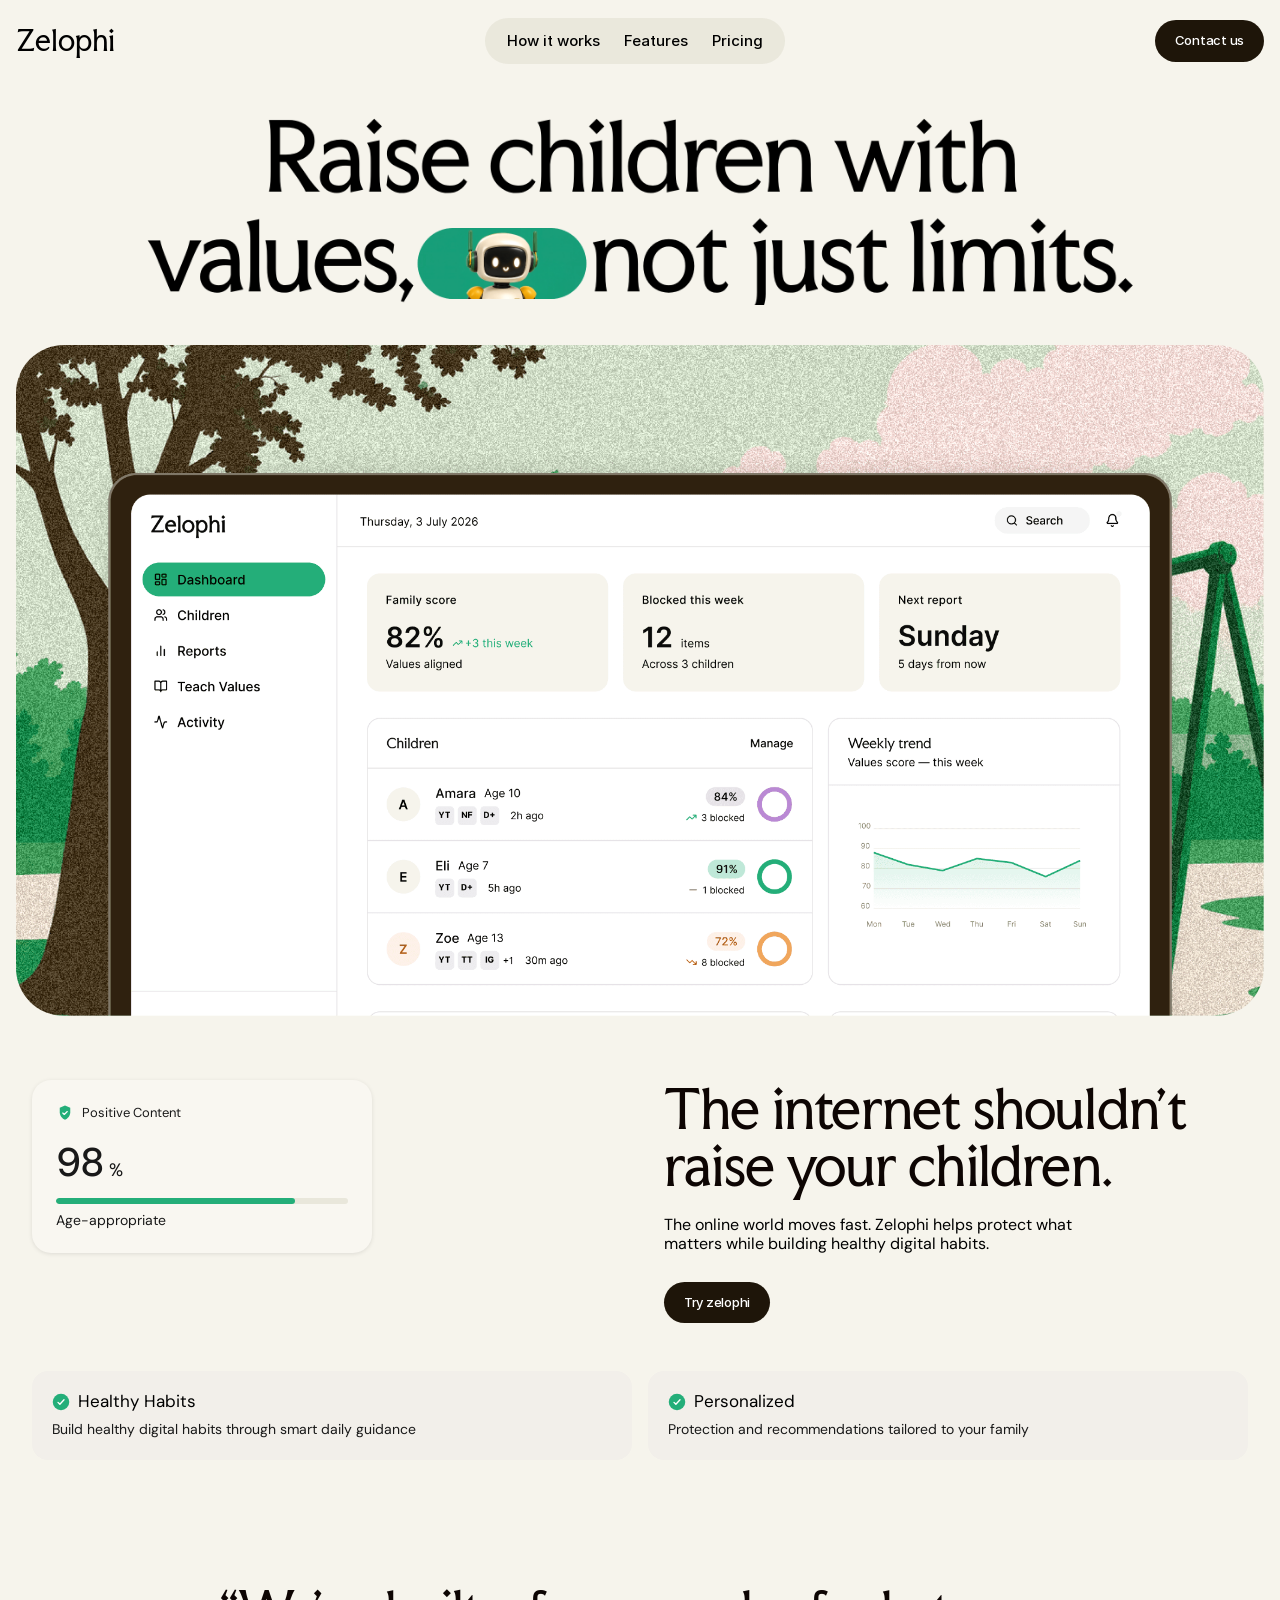
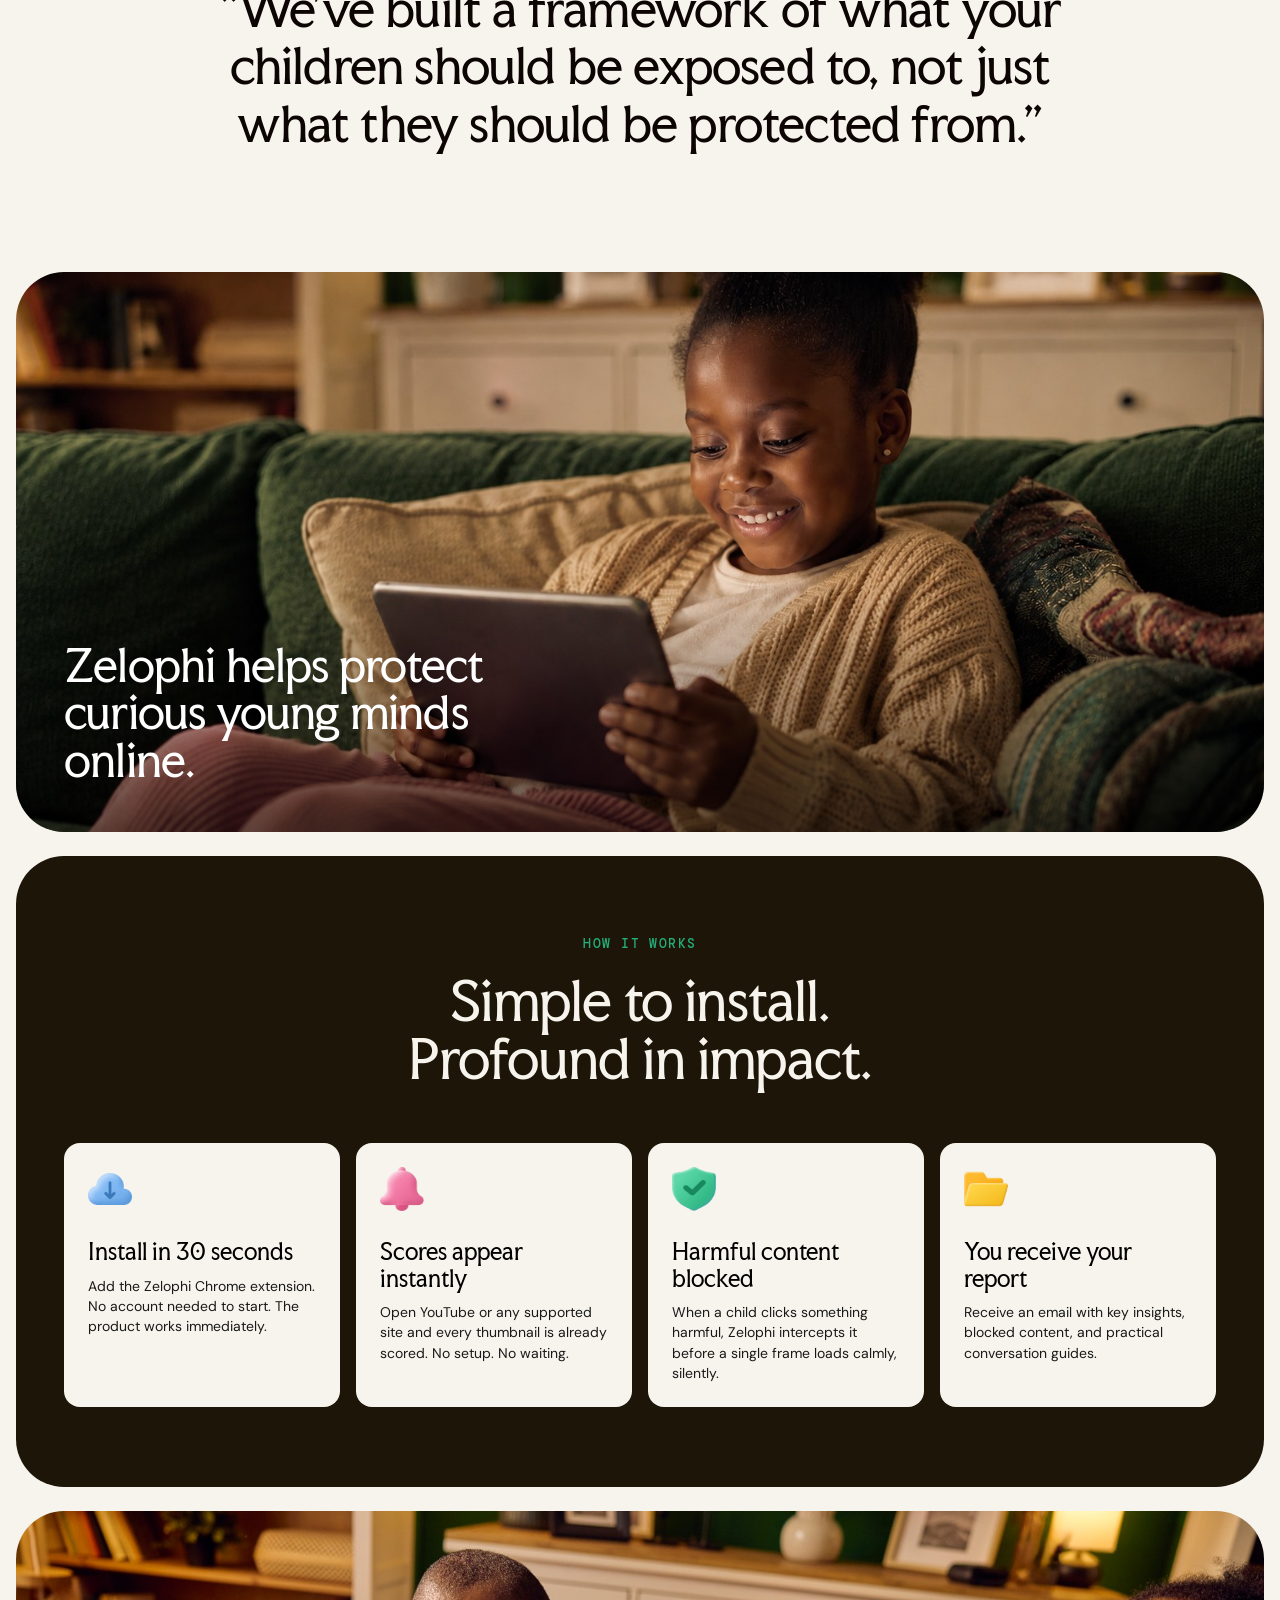
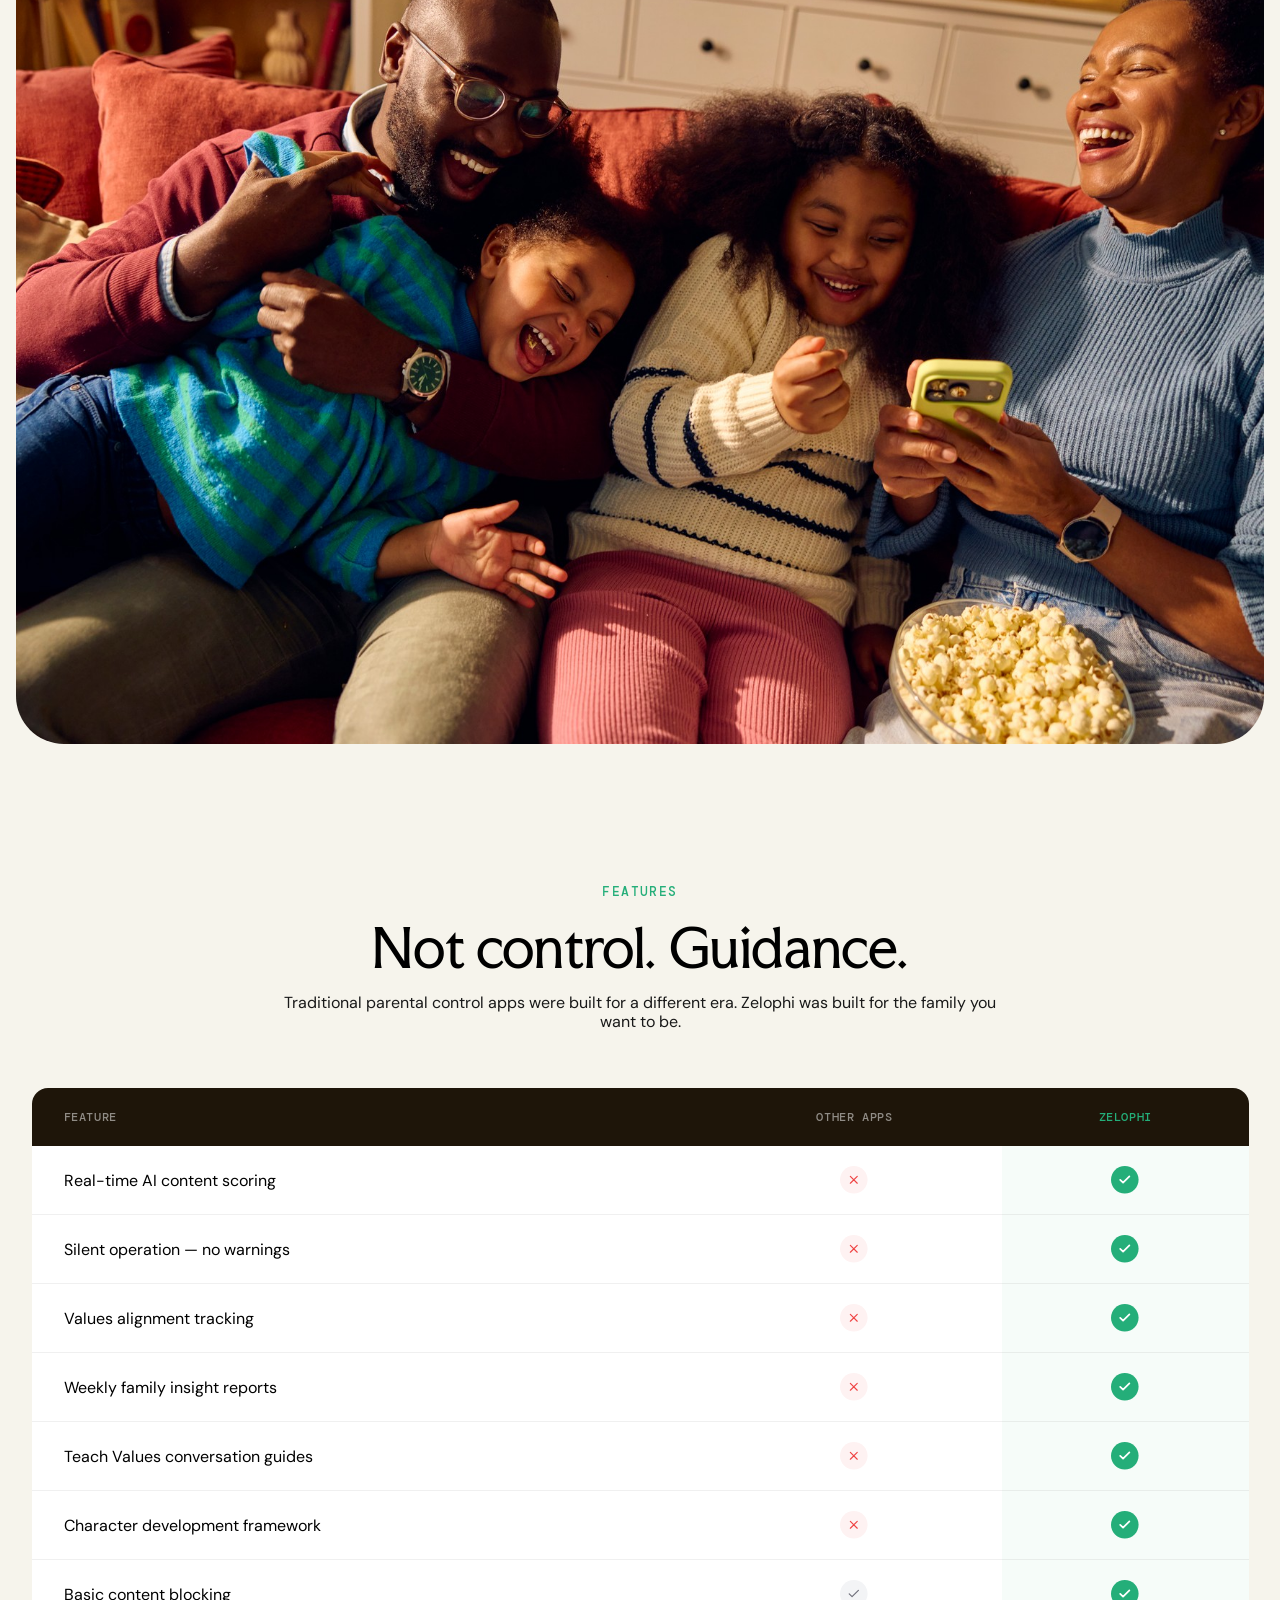
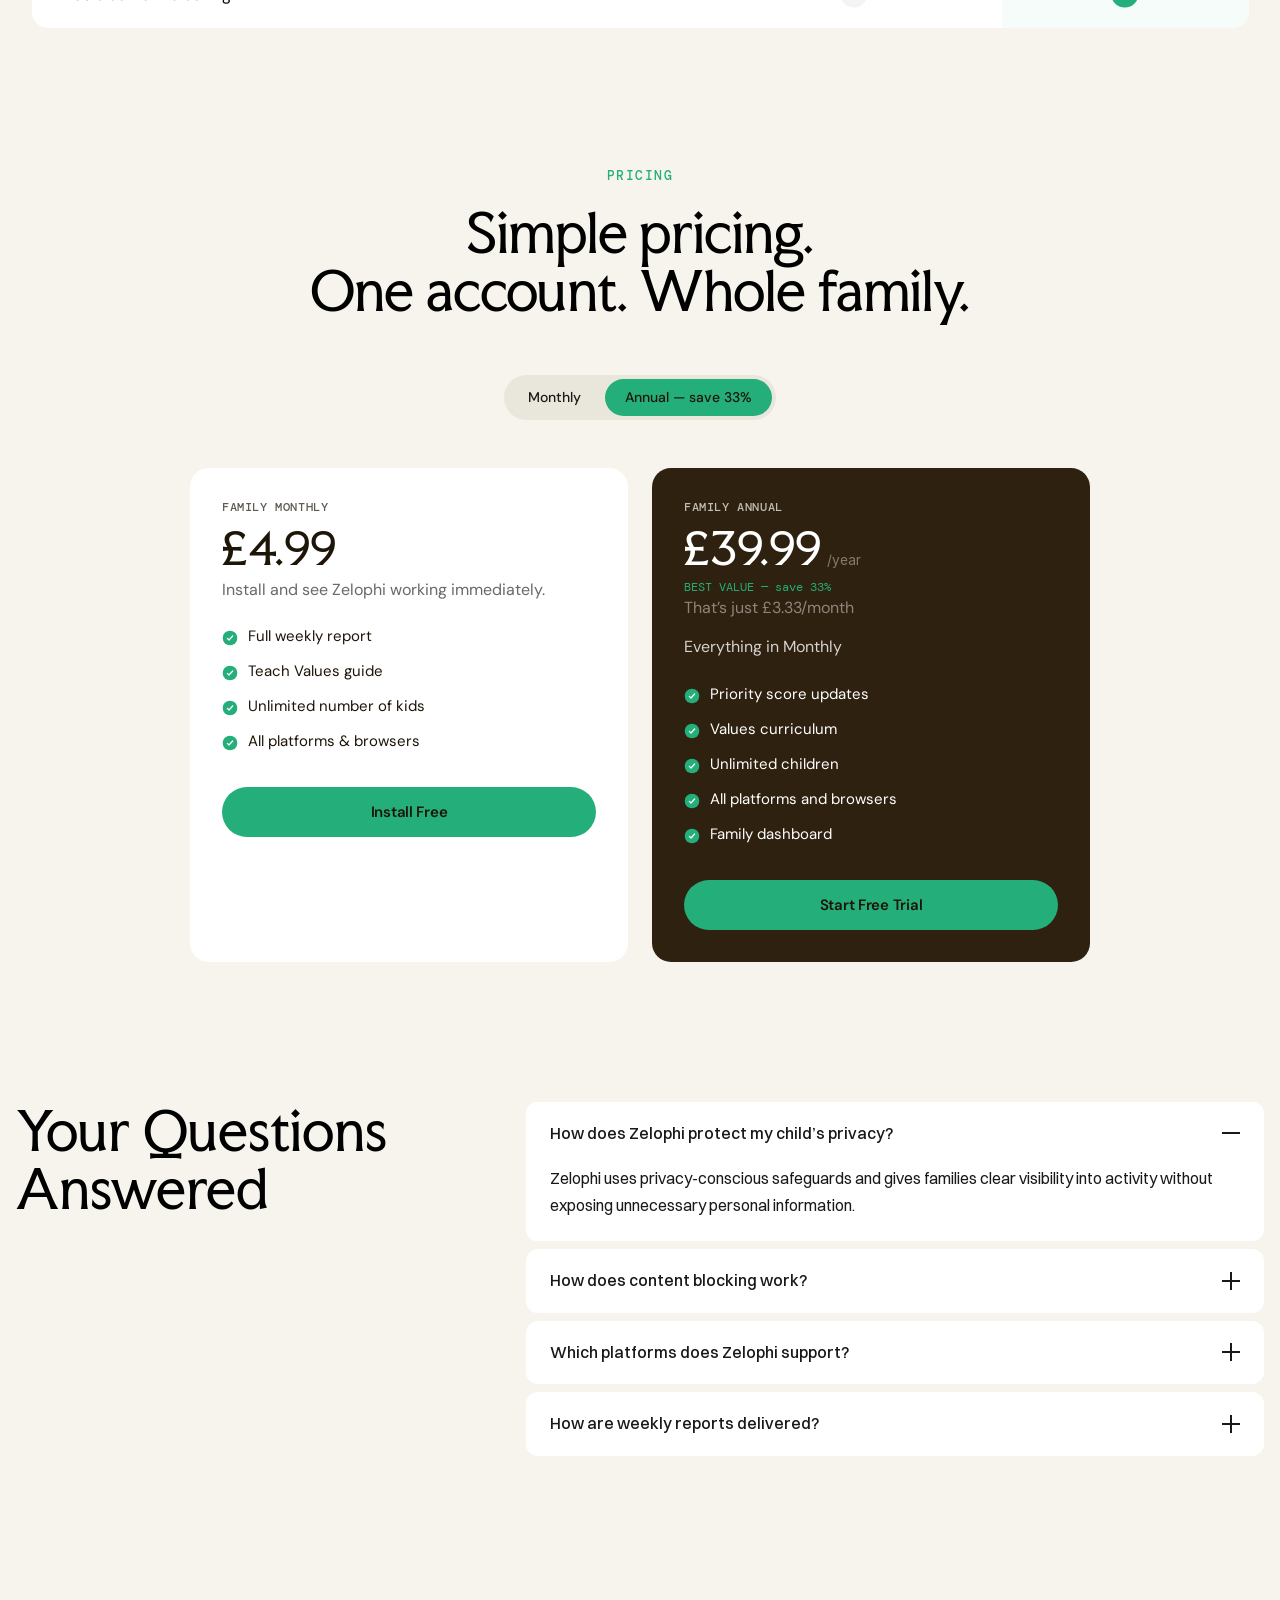
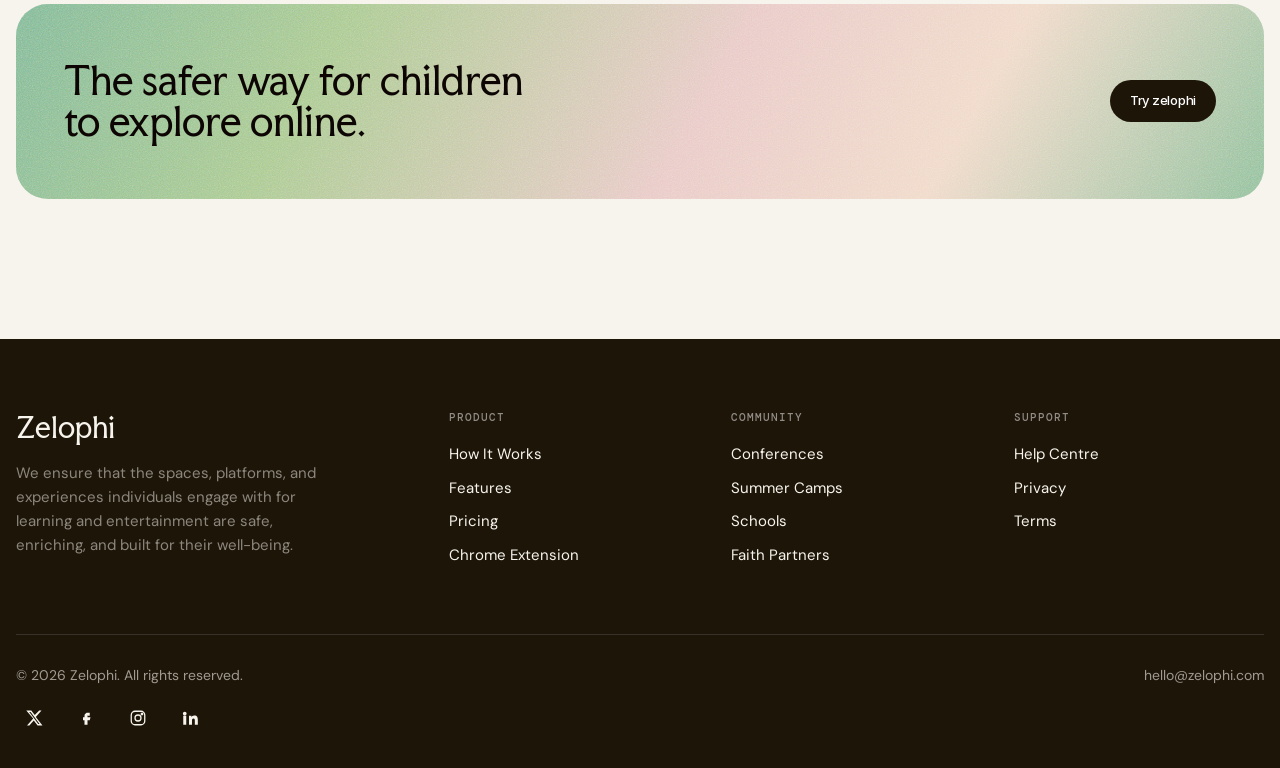
==== index.html @ 09956e80 "Add Zelophi site clone with full design-system research Pixel-faithful, responsive HTML/CSS/JS clone" ====
<!doctype html>
<html lang="en">
<head>
<meta charset="utf-8">
<meta name="viewport" content="width=device-width, initial-scale=1">
<title>Zelophi</title>
<meta name="description" content="Making digital parenting easier.">
<link rel="icon" href="assets/images/Ye9JziiYfLJmm2CBOEYzfCApOD0.png">
<link rel="stylesheet" href="css/fonts.css">
<link rel="stylesheet" href="css/styles.css">
</head>
<body>

<header class="site-header">
  <div class="site-header__inner">
    <a href="index.html" class="logo">Zelophi</a>
    <nav class="nav-pill">
      <a href="#how-it-works">How it works</a>
      <a href="#FEATURES">Features</a>
      <a href="#Pricing">Pricing</a>
    </nav>
    <a href="contact.html" class="btn btn--dark header-cta">Contact us</a>
    <button class="hamburger" aria-label="Open menu" aria-expanded="false">
      <svg viewBox="0 0 24 24" fill="none" stroke="currentColor" stroke-width="2" stroke-linecap="round"><line x1="3" y1="7" x2="21" y2="7"/><line x1="3" y1="12" x2="21" y2="12"/><line x1="3" y1="17" x2="21" y2="17"/></svg>
    </button>
  </div>
  <nav class="mobile-nav container">
    <a href="#how-it-works">How it works</a>
    <a href="#FEATURES">Features</a>
    <a href="#Pricing">Pricing</a>
    <a href="contact.html" class="btn btn--green btn--block">Contact us&#8599;</a>
  </nav>
</header>

<main>

  <!-- HERO -->
  <section class="hero">
    <img class="hero__headline reveal-scale" src="assets/images/5Hz2NeVSn4NVNjMa4mvQ8OAxRxc.gif" alt="Raise children with values, not just limits." width="1387" height="230">
    <img class="hero__headline-mobile reveal-scale" src="assets/images/6jMNYCJTyor5GnSEt9WBh9g0qc.gif" alt="Raise children with values, not just limits." width="401" height="168">

    <div class="hero__visual-wrap reveal">
      <div class="hero__visual">
        <img src="assets/images/P6MhhPb6WOwVdYxcbDdrdhkN9X4.png" alt="Zelophi dashboard showing family score, blocked content this week, and weekly values trend">
      </div>
    </div>

    <div class="hero__body">
      <div class="stat-card reveal">
        <div class="stat-card__badge">
          <svg width="18" height="18" viewBox="0 0 24 24" fill="none"><path d="M12 2l7 3v6c0 5-3.5 8.5-7 10-3.5-1.5-7-5-7-10V5l7-3z" fill="#24AE79"/><path d="M9 12l2 2 4-4" stroke="#fff" stroke-width="1.5" stroke-linecap="round" stroke-linejoin="round"/></svg>
          Positive Content
        </div>
        <div class="stat-card__value">98<span>%</span></div>
        <div class="stat-card__bar"><i></i></div>
        <div class="stat-card__label">Age-appropriate</div>
      </div>

      <div class="hero__copy reveal">
        <h2>The internet shouldn't raise your children.</h2>
        <p>The online world moves fast. Zelophi helps protect what matters while building healthy digital habits.</p>
        <a href="contact.html" class="btn btn--dark">Try zelophi</a>
      </div>
    </div>

    <div class="feature-mini-row">
      <div class="feature-mini reveal">
        <div class="feature-mini__title">
          <svg viewBox="0 0 24 24" fill="none"><circle cx="12" cy="12" r="11" fill="#24AE79"/><path d="M8 12.5l2.5 2.5L16 9" stroke="#fff" stroke-width="1.8" stroke-linecap="round" stroke-linejoin="round"/></svg>
          Healthy Habits
        </div>
        <p>Build healthy digital habits through smart daily guidance</p>
      </div>
      <div class="feature-mini reveal">
        <div class="feature-mini__title">
          <svg viewBox="0 0 24 24" fill="none"><circle cx="12" cy="12" r="11" fill="#24AE79"/><path d="M8 12.5l2.5 2.5L16 9" stroke="#fff" stroke-width="1.8" stroke-linecap="round" stroke-linejoin="round"/></svg>
          Personalized
        </div>
        <p>Protection and recommendations tailored to your family</p>
      </div>
    </div>
  </section>

  <!-- QUOTE -->
  <section class="quote reveal">
    <p>&ldquo;We&rsquo;ve built a framework of what your children should be exposed to, not just what they should be protected from.&rdquo;</p>
  </section>

  <!-- PHOTO OVERLAY -->
  <section class="photo-overlay reveal">
    <div class="photo-overlay__frame">
      <img src="assets/images/CeIgaekHgAC8KlB1gPp0skYMw.jpg" alt="Child relaxing on a sofa using a tablet">
      <h2>Zelophi helps protect curious young minds online.</h2>
    </div>
  </section>

  <!-- HOW IT WORKS -->
  <section class="dark-panel" id="how-it-works">
    <div class="dark-panel__inner reveal">
      <span class="eyebrow">How it works</span>
      <h2>Simple to install.<br>Profound in impact.</h2>
      <div class="how-grid">
        <div class="how-card">
          <img src="assets/images/FCyWThHI0rWb04H2pKu3GCefxZg.png" alt="">
          <h3>Install in 30 seconds</h3>
          <p>Add the Zelophi Chrome extension. No account needed to start. The product works immediately.</p>
        </div>
        <div class="how-card">
          <img src="assets/images/VOrXQxGQqewdvqF4Ghn8FaeL2A.png" alt="">
          <h3>Scores appear instantly</h3>
          <p>Open YouTube or any supported site and every thumbnail is already scored. No setup. No waiting.</p>
        </div>
        <div class="how-card">
          <img src="assets/images/vncpkvJQxmAlvaaQUrUonHCfNac.png" alt="">
          <h3>Harmful content blocked</h3>
          <p>When a child clicks something harmful, Zelophi intercepts it before a single frame loads calmly, silently.</p>
        </div>
        <div class="how-card">
          <img src="assets/images/0ULNY1LLI9tjr22OoiBGrGqqAcM.png" alt="">
          <h3>You receive your report</h3>
          <p>Receive an email with key insights, blocked content, and practical conversation guides.</p>
        </div>
      </div>
    </div>
  </section>

  <!-- FULL BLEED FAMILY PHOTO -->
  <div class="photo-band reveal">
    <img src="assets/images/IOCOPXibMLFhGrF0yVeofRGcs.jpg" alt="A family laughing together on the sofa">
  </div>

  <!-- FEATURES -->
  <section class="features-section" id="FEATURES">
    <div class="section-head reveal">
      <span class="eyebrow">Features</span>
      <h2>Not control. Guidance.</h2>
      <p>Traditional parental control apps were built for a different era. Zelophi was built for the family you want to be.</p>
    </div>
    <div class="table-wrap reveal">
      <table class="compare-table">
        <thead>
          <tr>
            <th>Feature</th>
            <th class="col-center">Other Apps</th>
            <th class="col-center">Zelophi</th>
          </tr>
        </thead>
        <tbody>
          <tr>
            <td>Real-time AI content scoring</td>
            <td class="col-center"><img class="check-icon" src="assets/images/ONuHK4Fpks9Pda7XhKL9gOOKog.svg" alt="No"></td>
            <td class="col-center zelophi-col"><img class="check-icon" src="assets/images/SRQT3q4Df0P5GAQwU6nX6ki1TI.svg" alt="Yes"></td>
          </tr>
          <tr>
            <td>Silent operation — no warnings</td>
            <td class="col-center"><img class="check-icon" src="assets/images/ONuHK4Fpks9Pda7XhKL9gOOKog.svg" alt="No"></td>
            <td class="col-center zelophi-col"><img class="check-icon" src="assets/images/SRQT3q4Df0P5GAQwU6nX6ki1TI.svg" alt="Yes"></td>
          </tr>
          <tr>
            <td>Values alignment tracking</td>
            <td class="col-center"><img class="check-icon" src="assets/images/ONuHK4Fpks9Pda7XhKL9gOOKog.svg" alt="No"></td>
            <td class="col-center zelophi-col"><img class="check-icon" src="assets/images/SRQT3q4Df0P5GAQwU6nX6ki1TI.svg" alt="Yes"></td>
          </tr>
          <tr>
            <td>Weekly family insight reports</td>
            <td class="col-center"><img class="check-icon" src="assets/images/ONuHK4Fpks9Pda7XhKL9gOOKog.svg" alt="No"></td>
            <td class="col-center zelophi-col"><img class="check-icon" src="assets/images/SRQT3q4Df0P5GAQwU6nX6ki1TI.svg" alt="Yes"></td>
          </tr>
          <tr>
            <td>Teach Values conversation guides</td>
            <td class="col-center"><img class="check-icon" src="assets/images/ONuHK4Fpks9Pda7XhKL9gOOKog.svg" alt="No"></td>
            <td class="col-center zelophi-col"><img class="check-icon" src="assets/images/SRQT3q4Df0P5GAQwU6nX6ki1TI.svg" alt="Yes"></td>
          </tr>
          <tr>
            <td>Character development framework</td>
            <td class="col-center"><img class="check-icon" src="assets/images/ONuHK4Fpks9Pda7XhKL9gOOKog.svg" alt="No"></td>
            <td class="col-center zelophi-col"><img class="check-icon" src="assets/images/SRQT3q4Df0P5GAQwU6nX6ki1TI.svg" alt="Yes"></td>
          </tr>
          <tr>
            <td>Basic content blocking</td>
            <td class="col-center"><img class="check-icon" src="assets/images/P6wqWrnljUSZOuEVQ9WG5H7S71k.svg" alt="Yes"></td>
            <td class="col-center zelophi-col"><img class="check-icon" src="assets/images/SRQT3q4Df0P5GAQwU6nX6ki1TI.svg" alt="Yes"></td>
          </tr>
        </tbody>
      </table>
    </div>
  </section>

  <!-- PRICING -->
  <section class="pricing-section" id="Pricing">
    <div class="section-head reveal">
      <span class="eyebrow">Pricing</span>
      <h2>Simple pricing.<br>One account. Whole family.</h2>
    </div>
    <div class="pricing-toggle reveal">
      <div class="pricing-toggle__track">
        <button data-plan="monthly">Monthly</button>
        <button data-plan="annual" class="is-active">Annual — save 33%</button>
      </div>
    </div>
    <div class="pricing-cards reveal">
      <div class="price-card price-card--light" data-plan="monthly">
        <span class="price-card__plan">Family Monthly</span>
        <div class="price-card__price">&pound;4.99</div>
        <p class="price-card__desc">Install and see Zelophi working immediately.</p>
        <ul class="price-card__list">
          <li><svg width="16" height="16" viewBox="0 0 24 24" fill="none"><circle cx="12" cy="12" r="11" fill="#24AE79"/><path d="M8 12.5l2.5 2.5L16 9" stroke="#fff" stroke-width="1.8" stroke-linecap="round" stroke-linejoin="round"/></svg> Full weekly report</li>
          <li><svg width="16" height="16" viewBox="0 0 24 24" fill="none"><circle cx="12" cy="12" r="11" fill="#24AE79"/><path d="M8 12.5l2.5 2.5L16 9" stroke="#fff" stroke-width="1.8" stroke-linecap="round" stroke-linejoin="round"/></svg> Teach Values guide</li>
          <li><svg width="16" height="16" viewBox="0 0 24 24" fill="none"><circle cx="12" cy="12" r="11" fill="#24AE79"/><path d="M8 12.5l2.5 2.5L16 9" stroke="#fff" stroke-width="1.8" stroke-linecap="round" stroke-linejoin="round"/></svg> Unlimited number of kids</li>
          <li><svg width="16" height="16" viewBox="0 0 24 24" fill="none"><circle cx="12" cy="12" r="11" fill="#24AE79"/><path d="M8 12.5l2.5 2.5L16 9" stroke="#fff" stroke-width="1.8" stroke-linecap="round" stroke-linejoin="round"/></svg> All platforms &amp; browsers</li>
        </ul>
        <a href="contact.html" class="btn btn--green-lg btn--block">Install Free</a>
      </div>
      <div class="price-card price-card--dark" data-plan="annual">
        <span class="price-card__plan">Family Annual</span>
        <div class="price-card__price">&pound;39.99<small>/year</small></div>
        <span class="price-card__badge">BEST VALUE — save 33%</span>
        <p class="price-card__note">That&rsquo;s just &pound;3.33/month</p>
        <p class="price-card__desc">Everything in Monthly</p>
        <ul class="price-card__list">
          <li><svg width="16" height="16" viewBox="0 0 24 24" fill="none"><circle cx="12" cy="12" r="11" fill="#24AE79"/><path d="M8 12.5l2.5 2.5L16 9" stroke="#fff" stroke-width="1.8" stroke-linecap="round" stroke-linejoin="round"/></svg> Priority score updates</li>
          <li><svg width="16" height="16" viewBox="0 0 24 24" fill="none"><circle cx="12" cy="12" r="11" fill="#24AE79"/><path d="M8 12.5l2.5 2.5L16 9" stroke="#fff" stroke-width="1.8" stroke-linecap="round" stroke-linejoin="round"/></svg> Values curriculum</li>
          <li><svg width="16" height="16" viewBox="0 0 24 24" fill="none"><circle cx="12" cy="12" r="11" fill="#24AE79"/><path d="M8 12.5l2.5 2.5L16 9" stroke="#fff" stroke-width="1.8" stroke-linecap="round" stroke-linejoin="round"/></svg> Unlimited children</li>
          <li><svg width="16" height="16" viewBox="0 0 24 24" fill="none"><circle cx="12" cy="12" r="11" fill="#24AE79"/><path d="M8 12.5l2.5 2.5L16 9" stroke="#fff" stroke-width="1.8" stroke-linecap="round" stroke-linejoin="round"/></svg> All platforms and browsers</li>
          <li><svg width="16" height="16" viewBox="0 0 24 24" fill="none"><circle cx="12" cy="12" r="11" fill="#24AE79"/><path d="M8 12.5l2.5 2.5L16 9" stroke="#fff" stroke-width="1.8" stroke-linecap="round" stroke-linejoin="round"/></svg> Family dashboard</li>
        </ul>
        <a href="contact.html" class="btn btn--green-lg btn--block">Start Free Trial</a>
      </div>
    </div>
  </section>

  <!-- FAQ -->
  <section class="faq-section">
    <div class="faq-layout">
      <h2 class="reveal">Your Questions Answered</h2>
      <div class="faq-list reveal">
        <div class="faq-item is-open">
          <button class="faq-item__q"><span>How does Zelophi protect my child&rsquo;s privacy?</span><span class="faq-item__icon"></span></button>
          <div class="faq-item__a"><p>Zelophi uses privacy-conscious safeguards and gives families clear visibility into activity without exposing unnecessary personal information.</p></div>
        </div>
        <div class="faq-item">
          <button class="faq-item__q"><span>How does content blocking work?</span><span class="faq-item__icon"></span></button>
          <div class="faq-item__a"><p>Potentially harmful content is identified and interrupted before it loads, while parents receive useful context for a calm follow-up conversation.</p></div>
        </div>
        <div class="faq-item">
          <button class="faq-item__q"><span>Which platforms does Zelophi support?</span><span class="faq-item__icon"></span></button>
          <div class="faq-item__a"><p>Zelophi is designed for supported browsers and online platforms used by families. The latest compatibility details are available during installation.</p></div>
        </div>
        <div class="faq-item">
          <button class="faq-item__q"><span>How are weekly reports delivered?</span><span class="faq-item__icon"></span></button>
          <div class="faq-item__a"><p>A concise family report is delivered by email each week, summarising activity, blocked content, and useful conversation prompts.</p></div>
        </div>
      </div>
    </div>
  </section>

  <!-- FINAL CTA -->
  <div class="cta-band reveal">
    <div class="cta-band__inner">
      <h2>The safer way for children to explore online.</h2>
      <a href="contact.html" class="btn btn--dark">Try zelophi</a>
    </div>
  </div>

</main>

<footer class="site-footer">
  <div class="footer-top">
    <div class="footer-brand">
      <div class="logo">Zelophi</div>
      <p>We ensure that the spaces, platforms, and experiences individuals engage with for learning and entertainment are safe, enriching, and built for their well-being.</p>
    </div>
    <div class="footer-col">
      <h4>Product</h4>
      <ul>
        <li><a href="index.html#how-it-works">How It Works</a></li>
        <li><a href="index.html#FEATURES">Features</a></li>
        <li><a href="index.html#Pricing">Pricing</a></li>
        <li><a href="#">Chrome Extension</a></li>
      </ul>
    </div>
    <div class="footer-col">
      <h4>Community</h4>
      <ul>
        <li><a href="#">Conferences</a></li>
        <li><a href="#">Summer Camps</a></li>
        <li><a href="#">Schools</a></li>
        <li><a href="#">Faith Partners</a></li>
      </ul>
    </div>
    <div class="footer-col">
      <h4>Support</h4>
      <ul>
        <li><a href="#">Help Centre</a></li>
        <li><a href="#">Privacy</a></li>
        <li><a href="#">Terms</a></li>
      </ul>
    </div>
  </div>
  <div class="footer-bottom">
    <p>&copy; 2026 Zelophi. All rights reserved.</p>
    <p><a href="mailto:hello@zelophi.com">hello@zelophi.com</a></p>
    <div class="footer-social">
      <a href="#" aria-label="X"><svg width="18" height="18" viewBox="0 0 24 24" fill="currentColor"><path d="M18.9 2H22l-7.6 8.7L23.3 22H16.8l-5.1-6.7L5.8 22H2.7l8.2-9.3L1.7 2h6.7l4.6 6.1L18.9 2Zm-1.2 18h1.7L7.4 3.9H5.6L17.7 20Z"/></svg></a>
      <a href="#" aria-label="Facebook"><svg width="18" height="18" viewBox="0 0 24 24" fill="currentColor"><path d="M14 9h3V5h-3c-2.2 0-4 1.8-4 4v2H8v4h2v6h4v-6h3l1-4h-4V9c0-.6.4-1 1-1Z"/></svg></a>
      <a href="#" aria-label="Instagram"><svg width="18" height="18" viewBox="0 0 24 24" fill="none" stroke="currentColor" stroke-width="1.7"><rect x="3" y="3" width="18" height="18" rx="5"/><circle cx="12" cy="12" r="4"/><circle cx="17.3" cy="6.7" r="1"/></svg></a>
      <a href="#" aria-label="LinkedIn"><svg width="18" height="18" viewBox="0 0 24 24" fill="currentColor"><path d="M4.98 3.5a2.5 2.5 0 1 1 0 5 2.5 2.5 0 0 1 0-5ZM3 9h4v12H3V9Zm7 0h3.8v1.7h.05c.53-1 1.84-2.05 3.8-2.05 4.06 0 4.8 2.67 4.8 6.14V21h-4v-5.3c0-1.26-.02-2.9-1.77-2.9-1.77 0-2.04 1.38-2.04 2.8V21h-4V9Z"/></svg></a>
    </div>
  </div>
</footer>

<script src="js/main.js"></script>
</body>
</html>
---- css/fonts.css ----
@font-face {
  font-family: "DM Sans";
  font-style: italic;
  font-weight: 400;
  font-display: swap;
  src: url("../assets/fonts/DMSans-400Italic.woff2") format("woff2");
  unicode-range: U+0100-02BA, U+02BD-02C5, U+02C7-02CC, U+02CE-02D7, U+02DD-02FF, U+0304, U+0308, U+0329, U+1D00-1DBF, U+1E00-1E9F, U+1EF2-1EFF, U+2020, U+20A0-20AB, U+20AD-20C0, U+2113, U+2C60-2C7F, U+A720-A7FF;
}

@font-face {
  font-family: "DM Sans";
  font-style: italic;
  font-weight: 400;
  font-display: swap;
  src: url("../assets/fonts/DMSans-400Italic-2.woff2") format("woff2");
  unicode-range: U+0000-00FF, U+0131, U+0152-0153, U+02BB-02BC, U+02C6, U+02DA, U+02DC, U+0304, U+0308, U+0329, U+2000-206F, U+20AC, U+2122, U+2191, U+2193, U+2212, U+2215, U+FEFF, U+FFFD;
}

@font-face {
  font-family: "DM Sans";
  font-style: normal;
  font-weight: 600;
  font-display: swap;
  src: url("../assets/fonts/DMSans-600.woff2") format("woff2");
  unicode-range: U+0100-02BA, U+02BD-02C5, U+02C7-02CC, U+02CE-02D7, U+02DD-02FF, U+0304, U+0308, U+0329, U+1D00-1DBF, U+1E00-1E9F, U+1EF2-1EFF, U+2020, U+20A0-20AB, U+20AD-20C0, U+2113, U+2C60-2C7F, U+A720-A7FF;
}

@font-face {
  font-family: "DM Sans";
  font-style: normal;
  font-weight: 600;
  font-display: swap;
  src: url("../assets/fonts/DMSans-600-2.woff2") format("woff2");
  unicode-range: U+0000-00FF, U+0131, U+0152-0153, U+02BB-02BC, U+02C6, U+02DA, U+02DC, U+0304, U+0308, U+0329, U+2000-206F, U+20AC, U+2122, U+2191, U+2193, U+2212, U+2215, U+FEFF, U+FFFD;
}

@font-face {
  font-family: "Faculty Glyphic";
  font-style: normal;
  font-weight: 400;
  font-display: swap;
  src: url("../assets/fonts/FacultyGlyphic-400.woff2") format("woff2");
  unicode-range: U+0100-02BA, U+02BD-02C5, U+02C7-02CC, U+02CE-02D7, U+02DD-02FF, U+0304, U+0308, U+0329, U+1D00-1DBF, U+1E00-1E9F, U+1EF2-1EFF, U+2020, U+20A0-20AB, U+20AD-20C0, U+2113, U+2C60-2C7F, U+A720-A7FF;
}

@font-face {
  font-family: "Faculty Glyphic";
  font-style: normal;
  font-weight: 400;
  font-display: swap;
  src: url("../assets/fonts/FacultyGlyphic-400-2.woff2") format("woff2");
  unicode-range: U+0000-00FF, U+0131, U+0152-0153, U+02BB-02BC, U+02C6, U+02DA, U+02DC, U+0304, U+0308, U+0329, U+2000-206F, U+20AC, U+2122, U+2191, U+2193, U+2212, U+2215, U+FEFF, U+FFFD;
}

@font-face {
  font-family: "DM Mono";
  font-style: normal;
  font-weight: 400;
  font-display: swap;
  src: url("../assets/fonts/DMMono-400.woff2") format("woff2");
  unicode-range: U+0100-02BA, U+02BD-02C5, U+02C7-02CC, U+02CE-02D7, U+02DD-02FF, U+0304, U+0308, U+0329, U+1D00-1DBF, U+1E00-1E9F, U+1EF2-1EFF, U+2020, U+20A0-20AB, U+20AD-20C0, U+2113, U+2C60-2C7F, U+A720-A7FF;
}

@font-face {
  font-family: "DM Mono";
  font-style: normal;
  font-weight: 400;
  font-display: swap;
  src: url("../assets/fonts/DMMono-400-2.woff2") format("woff2");
  unicode-range: U+0000-00FF, U+0131, U+0152-0153, U+02BB-02BC, U+02C6, U+02DA, U+02DC, U+0304, U+0308, U+0329, U+2000-206F, U+20AC, U+2122, U+2191, U+2193, U+2212, U+2215, U+FEFF, U+FFFD;
}

@font-face {
  font-family: "DM Mono";
  font-style: normal;
  font-weight: 500;
  font-display: swap;
  src: url("../assets/fonts/DMMono-500.woff2") format("woff2");
  unicode-range: U+0100-02BA, U+02BD-02C5, U+02C7-02CC, U+02CE-02D7, U+02DD-02FF, U+0304, U+0308, U+0329, U+1D00-1DBF, U+1E00-1E9F, U+1EF2-1EFF, U+2020, U+20A0-20AB, U+20AD-20C0, U+2113, U+2C60-2C7F, U+A720-A7FF;
}

@font-face {
  font-family: "DM Mono";
  font-style: normal;
  font-weight: 500;
  font-display: swap;
  src: url("../assets/fonts/DMMono-500-2.woff2") format("woff2");
  unicode-range: U+0000-00FF, U+0131, U+0152-0153, U+02BB-02BC, U+02C6, U+02DA, U+02DC, U+0304, U+0308, U+0329, U+2000-206F, U+20AC, U+2122, U+2191, U+2193, U+2212, U+2215, U+FEFF, U+FFFD;
}

@font-face {
  font-family: "DM Sans";
  font-style: normal;
  font-weight: 500;
  font-display: swap;
  src: url("../assets/fonts/DMSans-500.woff2") format("woff2");
}

@font-face {
  font-family: "DM Sans";
  font-style: normal;
  font-weight: 700;
  font-display: swap;
  src: url("../assets/fonts/DMSans-700.woff2") format("woff2");
}

@font-face {
  font-family: "DM Sans";
  font-style: normal;
  font-weight: 400;
  font-display: swap;
  src: url("../assets/fonts/DMSans-400.woff2") format("woff2");
}

@font-face {
  font-family: "Inter";
  font-style: normal;
  font-weight: 400;
  font-display: swap;
  src: url("../assets/fonts/Inter-400.woff2") format("woff2");
  unicode-range: U+0460-052F, U+1C80-1C88, U+20B4, U+2DE0-2DFF, U+A640-A69F, U+FE2E-FE2F;
}

@font-face {
  font-family: "Inter";
  font-style: normal;
  font-weight: 400;
  font-display: swap;
  src: url("../assets/fonts/Inter-400-2.woff2") format("woff2");
  unicode-range: U+0301, U+0400-045F, U+0490-0491, U+04B0-04B1, U+2116;
}

@font-face {
  font-family: "Inter";
  font-style: normal;
  font-weight: 400;
  font-display: swap;
  src: url("../assets/fonts/Inter-400-3.woff2") format("woff2");
  unicode-range: U+1F00-1FFF;
}

@font-face {
  font-family: "Inter";
  font-style: normal;
  font-weight: 400;
  font-display: swap;
  src: url("../assets/fonts/Inter-400-4.woff2") format("woff2");
  unicode-range: U+0370-03FF;
}

@font-face {
  font-family: "Inter";
  font-style: normal;
  font-weight: 400;
  font-display: swap;
  src: url("../assets/fonts/Inter-400-5.woff2") format("woff2");
  unicode-range: U+0100-024F, U+0259, U+1E00-1EFF, U+2020, U+20A0-20AB, U+20AD-20CF, U+2113, U+2C60-2C7F, U+A720-A7FF;
}

@font-face {
  font-family: "Inter";
  font-style: normal;
  font-weight: 400;
  font-display: swap;
  src: url("../assets/fonts/Inter-400-6.woff2") format("woff2");
  unicode-range: U+0000-00FF, U+0131, U+0152-0153, U+02BB-02BC, U+02C6, U+02DA, U+02DC, U+2000-206F, U+2070, U+2074-207E, U+2080-208E, U+20AC, U+2122, U+2191, U+2193, U+2212, U+2215, U+FEFF, U+FFFD;
}

@font-face {
  font-family: "Inter";
  font-style: normal;
  font-weight: 400;
  font-display: swap;
  src: url("../assets/fonts/Inter-400-7.woff2") format("woff2");
  unicode-range: U+0102-0103, U+0110-0111, U+0128-0129, U+0168-0169, U+01A0-01A1, U+01AF-01B0, U+1EA0-1EF9, U+20AB;
}

@font-face {
  font-family: "Inter";
  font-style: normal;
  font-weight: 500;
  font-display: swap;
  src: url("../assets/fonts/Inter-500.woff2") format("woff2");
  unicode-range: U+0460-052F, U+1C80-1C88, U+20B4, U+2DE0-2DFF, U+A640-A69F, U+FE2E-FE2F;
}

@font-face {
  font-family: "Inter";
  font-style: normal;
  font-weight: 500;
  font-display: swap;
  src: url("../assets/fonts/Inter-500-2.woff2") format("woff2");
  unicode-range: U+0301, U+0400-045F, U+0490-0491, U+04B0-04B1, U+2116;
}

@font-face {
  font-family: "Inter";
  font-style: normal;
  font-weight: 500;
  font-display: swap;
  src: url("../assets/fonts/Inter-500-3.woff2") format("woff2");
  unicode-range: U+1F00-1FFF;
}

@font-face {
  font-family: "Inter";
  font-style: normal;
  font-weight: 500;
  font-display: swap;
  src: url("../assets/fonts/Inter-500-4.woff2") format("woff2");
  unicode-range: U+0370-03FF;
}

@font-face {
  font-family: "Inter";
  font-style: normal;
  font-weight: 500;
  font-display: swap;
  src: url("../assets/fonts/Inter-500-5.woff2") format("woff2");
  unicode-range: U+0100-024F, U+0259, U+1E00-1EFF, U+2020, U+20A0-20AB, U+20AD-20CF, U+2113, U+2C60-2C7F, U+A720-A7FF;
}

@font-face {
  font-family: "Inter";
  font-style: normal;
  font-weight: 500;
  font-display: swap;
  src: url("../assets/fonts/Inter-500-6.woff2") format("woff2");
  unicode-range: U+0000-00FF, U+0131, U+0152-0153, U+02BB-02BC, U+02C6, U+02DA, U+02DC, U+2000-206F, U+2070, U+2074-207E, U+2080-208E, U+20AC, U+2122, U+2191, U+2193, U+2212, U+2215, U+FEFF, U+FFFD;
}

@font-face {
  font-family: "Inter";
  font-style: normal;
  font-weight: 500;
  font-display: swap;
  src: url("../assets/fonts/Inter-500-7.woff2") format("woff2");
  unicode-range: U+0102-0103, U+0110-0111, U+0128-0129, U+0168-0169, U+01A0-01A1, U+01AF-01B0, U+1EA0-1EF9, U+20AB;
}

@font-face {
  font-family: "Inter";
  font-style: normal;
  font-weight: 700;
  font-display: swap;
  src: url("../assets/fonts/Inter-700.woff2") format("woff2");
  unicode-range: U+0460-052F, U+1C80-1C88, U+20B4, U+2DE0-2DFF, U+A640-A69F, U+FE2E-FE2F;
}

@font-face {
  font-family: "Inter";
  font-style: normal;
  font-weight: 700;
  font-display: swap;
  src: url("../assets/fonts/Inter-700-2.woff2") format("woff2");
  unicode-range: U+0301, U+0400-045F, U+0490-0491, U+04B0-04B1, U+2116;
}

@font-face {
  font-family: "Inter";
  font-style: normal;
  font-weight: 700;
  font-display: swap;
  src: url("../assets/fonts/Inter-700-3.woff2") format("woff2");
  unicode-range: U+1F00-1FFF;
}

@font-face {
  font-family: "Inter";
  font-style: normal;
  font-weight: 700;
  font-display: swap;
  src: url("../assets/fonts/Inter-700-4.woff2") format("woff2");
  unicode-range: U+0370-03FF;
}

@font-face {
  font-family: "Inter";
  font-style: normal;
  font-weight: 700;
  font-display: swap;
  src: url("../assets/fonts/Inter-700-5.woff2") format("woff2");
  unicode-range: U+0100-024F, U+0259, U+1E00-1EFF, U+2020, U+20A0-20AB, U+20AD-20CF, U+2113, U+2C60-2C7F, U+A720-A7FF;
}

@font-face {
  font-family: "Inter";
  font-style: normal;
  font-weight: 700;
  font-display: swap;
  src: url("../assets/fonts/Inter-700-6.woff2") format("woff2");
  unicode-range: U+0000-00FF, U+0131, U+0152-0153, U+02BB-02BC, U+02C6, U+02DA, U+02DC, U+2000-206F, U+2070, U+2074-207E, U+2080-208E, U+20AC, U+2122, U+2191, U+2193, U+2212, U+2215, U+FEFF, U+FFFD;
}

@font-face {
  font-family: "Inter";
  font-style: normal;
  font-weight: 700;
  font-display: swap;
  src: url("../assets/fonts/Inter-700-7.woff2") format("woff2");
  unicode-range: U+0102-0103, U+0110-0111, U+0128-0129, U+0168-0169, U+01A0-01A1, U+01AF-01B0, U+1EA0-1EF9, U+20AB;
}

@font-face {
  font-family: "Inter";
  font-style: italic;
  font-weight: 700;
  font-display: swap;
  src: url("../assets/fonts/Inter-700Italic.woff2") format("woff2");
  unicode-range: U+0460-052F, U+1C80-1C88, U+20B4, U+2DE0-2DFF, U+A640-A69F, U+FE2E-FE2F;
}

@font-face {
  font-family: "Inter";
  font-style: italic;
  font-weight: 700;
  font-display: swap;
  src: url("../assets/fonts/Inter-700Italic-2.woff2") format("woff2");
  unicode-range: U+0301, U+0400-045F, U+0490-0491, U+04B0-04B1, U+2116;
}

@font-face {
  font-family: "Inter";
  font-style: italic;
  font-weight: 700;
  font-display: swap;
  src: url("../assets/fonts/Inter-700Italic-3.woff2") format("woff2");
  unicode-range: U+1F00-1FFF;
}

@font-face {
  font-family: "Inter";
  font-style: italic;
  font-weight: 700;
  font-display: swap;
  src: url("../assets/fonts/Inter-700Italic-4.woff2") format("woff2");
  unicode-range: U+0370-03FF;
}

@font-face {
  font-family: "Inter";
  font-style: italic;
  font-weight: 700;
  font-display: swap;
  src: url("../assets/fonts/Inter-700Italic-5.woff2") format("woff2");
  unicode-range: U+0100-024F, U+0259, U+1E00-1EFF, U+2020, U+20A0-20AB, U+20AD-20CF, U+2113, U+2C60-2C7F, U+A720-A7FF;
}

@font-face {
  font-family: "Inter";
  font-style: italic;
  font-weight: 700;
  font-display: swap;
  src: url("../assets/fonts/Inter-700Italic-6.woff2") format("woff2");
  unicode-range: U+0000-00FF, U+0131, U+0152-0153, U+02BB-02BC, U+02C6, U+02DA, U+02DC, U+2000-206F, U+2070, U+2074-207E, U+2080-208E, U+20AC, U+2122, U+2191, U+2193, U+2212, U+2215, U+FEFF, U+FFFD;
}

@font-face {
  font-family: "Inter";
  font-style: italic;
  font-weight: 700;
  font-display: swap;
  src: url("../assets/fonts/Inter-700Italic-7.woff2") format("woff2");
  unicode-range: U+0102-0103, U+0110-0111, U+0128-0129, U+0168-0169, U+01A0-01A1, U+01AF-01B0, U+1EA0-1EF9, U+20AB;
}

@font-face {
  font-family: "Inter";
  font-style: italic;
  font-weight: 400;
  font-display: swap;
  src: url("../assets/fonts/Inter-400Italic.woff2") format("woff2");
  unicode-range: U+0460-052F, U+1C80-1C88, U+20B4, U+2DE0-2DFF, U+A640-A69F, U+FE2E-FE2F;
}

@font-face {
  font-family: "Inter";
  font-style: italic;
  font-weight: 400;
  font-display: swap;
  src: url("../assets/fonts/Inter-400Italic-2.woff2") format("woff2");
  unicode-range: U+0301, U+0400-045F, U+0490-0491, U+04B0-04B1, U+2116;
}

@font-face {
  font-family: "Inter";
  font-style: italic;
  font-weight: 400;
  font-display: swap;
  src: url("../assets/fonts/Inter-400Italic-3.woff2") format("woff2");
  unicode-range: U+1F00-1FFF;
}

@font-face {
  font-family: "Inter";
  font-style: italic;
  font-weight: 400;
  font-display: swap;
  src: url("../assets/fonts/Inter-400Italic-4.woff2") format("woff2");
  unicode-range: U+0370-03FF;
}

@font-face {
  font-family: "Inter";
  font-style: italic;
  font-weight: 400;
  font-display: swap;
  src: url("../assets/fonts/Inter-400Italic-5.woff2") format("woff2");
  unicode-range: U+0100-024F, U+0259, U+1E00-1EFF, U+2020, U+20A0-20AB, U+20AD-20CF, U+2113, U+2C60-2C7F, U+A720-A7FF;
}

@font-face {
  font-family: "Inter";
  font-style: italic;
  font-weight: 400;
  font-display: swap;
  src: url("../assets/fonts/Inter-400Italic-6.woff2") format("woff2");
  unicode-range: U+0000-00FF, U+0131, U+0152-0153, U+02BB-02BC, U+02C6, U+02DA, U+02DC, U+2000-206F, U+2070, U+2074-207E, U+2080-208E, U+20AC, U+2122, U+2191, U+2193, U+2212, U+2215, U+FEFF, U+FFFD;
}

@font-face {
  font-family: "Inter";
  font-style: italic;
  font-weight: 400;
  font-display: swap;
  src: url("../assets/fonts/Inter-400Italic-7.woff2") format("woff2");
  unicode-range: U+0102-0103, U+0110-0111, U+0128-0129, U+0168-0169, U+01A0-01A1, U+01AF-01B0, U+1EA0-1EF9, U+20AB;
}

@font-face {
  font-family: "Switzer";
  font-style: normal;
  font-weight: 500;
  font-display: swap;
  src: url("../assets/fonts/Switzer-500.woff2") format("woff2");
}

@font-face {
  font-family: "Switzer";
  font-style: normal;
  font-weight: 400;
  font-display: swap;
  src: url("../assets/fonts/Switzer-400.woff2") format("woff2");
}
---- css/styles.css ----
/* =========================================================
   Zelophi — clone stylesheet
   Design tokens sourced from design-system.md (measured, not guessed)
   ========================================================= */

:root {
  /* Surface */
  --cream-bg: #F6F4EC;
  --cream-bg-light: #F9F7F1;
  --cream-bg-muted: #E9E7DB;
  --cream-bg-soft: #F2EFEA;
  --white: #FFFFFF;
  --nav-pill-bg: rgba(216, 212, 195, 0.4);

  /* Ink */
  --ink-900: #1E1509;
  --ink-800: #2F210F;
  --ink-black: #000000;
  --ink-soft-black: #191919;
  --ink-warm-black: #0D0503;

  /* Brand */
  --brand-green: #24AE79;
  --brand-green-dark: #1c8f63;
  --mint-bg: #EDFAF4;

  /* Status */
  --success-bg: #EDFAF4;
  --success-icon: #24AE79;
  --error-bg: #FEF2F2;
  --error-icon: #EF4444;
  --neutral-bg: #F3F4F6;
  --neutral-icon: #6E6E7A;

  /* Type */
  --font-display: "Faculty Glyphic", "Faculty Glyphic Placeholder", serif;
  --font-body: "DM Sans", "DM Sans Placeholder", sans-serif;
  --font-mono: "DM Mono", monospace;
  --font-ui: "Inter", "Inter Placeholder", sans-serif;
  --font-switzer: "Switzer", "Switzer Placeholder", sans-serif;

  /* Radius */
  --radius-sm: 6px;
  --radius-md: 12px;
  --radius-lg: 16px;
  --radius-xl: 19px;
  --radius-2xl: 32px;
  --radius-3xl: 48px;
  --radius-pill: 9999px;

  /* Layout */
  --container-max: 1374px;
  --container-pad: 33px;

  --shadow-soft: 0px 1px 4px rgba(0, 0, 0, 0.1);
}

* { box-sizing: border-box; }
html { scroll-behavior: smooth; }

body {
  margin: 0;
  background: var(--cream-bg);
  color: var(--ink-black);
  font-family: var(--font-body);
  font-size: 16px;
  line-height: 1.21;
  -webkit-font-smoothing: antialiased;
  overflow-x: hidden;
}

img { max-width: 100%; display: block; }
a { color: inherit; text-decoration: none; }
button { font: inherit; cursor: pointer; }
ul { margin: 0; padding: 0; list-style: none; }
p { margin: 0; }

.container {
  max-width: var(--container-max);
  margin: 0 auto;
  padding: 0 var(--container-pad);
}

.visually-hidden {
  position: absolute !important;
  width: 1px; height: 1px;
  overflow: hidden;
  clip: rect(0 0 0 0);
  white-space: nowrap;
}

/* =========================================================
   Reveal-on-scroll (recreation of Framer's scroll-linked fade;
   see design-system.md §9 for the disclosed simplification)
   ========================================================= */
.reveal {
  opacity: 0;
  transform: translateY(24px);
  transition: opacity 0.7s cubic-bezier(.22,.61,.36,1), transform 0.7s cubic-bezier(.22,.61,.36,1);
}
.reveal.is-visible {
  opacity: 1;
  transform: translateY(0);
}
.reveal-scale {
  opacity: 0.001;
  transform: scale(0.7);
  transition: opacity 0.9s cubic-bezier(.34,1.26,.64,1), transform 0.9s cubic-bezier(.34,1.26,.64,1);
}
.reveal-scale.is-visible {
  opacity: 1;
  transform: scale(1);
}

/* =========================================================
   Header / Nav
   ========================================================= */
.site-header {
  position: relative;
  z-index: 100;
  padding: 18px 16px 18px;
}
.site-header__inner {
  max-width: 1408px;
  margin: 0 auto;
  display: flex;
  align-items: center;
  justify-content: space-between;
  gap: 16px;
}
.logo {
  font-family: var(--font-display);
  font-size: 28px;
  color: var(--ink-black);
  white-space: nowrap;
}
.nav-pill {
  display: flex;
  align-items: center;
  gap: 24px;
  background: var(--nav-pill-bg);
  border-radius: var(--radius-pill);
  padding: 14px 22px;
}
.nav-pill a {
  font-family: var(--font-ui);
  font-size: 15px;
  font-weight: 500;
  color: var(--ink-black);
  white-space: nowrap;
}
.btn {
  display: inline-flex;
  align-items: center;
  justify-content: center;
  gap: 6px;
  border-radius: var(--radius-pill);
  font-family: var(--font-ui);
  font-weight: 500;
  font-size: 13px;
  letter-spacing: -0.26px;
  padding: 13px 20px;
  border: none;
  white-space: nowrap;
  transition: opacity .2s ease, transform .2s ease;
}
.btn:hover { opacity: .85; }
.btn:active { transform: scale(0.98); }
.btn--dark { background: var(--ink-900); color: var(--white); }
.btn--green { background: var(--brand-green); color: var(--ink-900); font-family: var(--font-body); font-weight: 600; font-size: 14px; }
.btn--green-lg { background: var(--brand-green); color: var(--ink-900); font-family: var(--font-body); font-weight: 600; font-size: 15px; padding: 16px 28px; }
.btn--switzer { font-family: var(--font-switzer); font-size: 16px; font-weight: 500; padding: 14px 26px; }
.btn--block { width: 100%; }

.hamburger {
  display: none;
  background: none;
  border: none;
  width: 44px;
  height: 44px;
  align-items: center;
  justify-content: center;
}
.hamburger svg { width: 24px; height: 24px; }

.mobile-nav {
  display: none;
  flex-direction: column;
  gap: 0;
  overflow: hidden;
  max-height: 0;
  transition: max-height .35s ease;
}
.mobile-nav.is-open { max-height: 420px; }
.mobile-nav a {
  display: block;
  font-family: var(--font-ui);
  font-size: 22px;
  font-weight: 500;
  padding: 18px 4px;
  border-bottom: 1px solid rgba(0,0,0,.06);
}
.mobile-nav .btn { margin-top: 20px; }

/* =========================================================
   Hero
   ========================================================= */
.hero {
  padding: 24px 16px 0;
}
.hero__headline {
  max-width: 1200px;
  margin: 0 auto;
  display: block;
  width: 100%;
  height: auto;
}
.hero__headline-mobile { display: none; }

.hero__visual-wrap {
  max-width: 1408px;
  margin: 40px auto 0;
}
.hero__visual {
  position: relative;
  border-radius: var(--radius-3xl);
  overflow: hidden;
}
.hero__visual img {
  width: 100%;
  height: auto;
  display: block;
}

.hero__body {
  max-width: 1408px;
  margin: 0 auto;
  padding: 64px 16px 0;
  display: grid;
  grid-template-columns: 1fr 1fr;
  gap: 48px;
  align-items: start;
}
.stat-card {
  background: var(--cream-bg-light);
  border-radius: var(--radius-xl);
  box-shadow: var(--shadow-soft);
  padding: 24px;
  max-width: 340px;
}
.stat-card__badge {
  display: inline-flex;
  align-items: center;
  gap: 8px;
  font-size: 13px;
  color: var(--ink-soft-black);
  margin-bottom: 16px;
}
.stat-card__value {
  font-family: var(--font-body);
  font-size: 40px;
  font-weight: 500;
  color: var(--ink-soft-black);
  display: flex;
  align-items: baseline;
  gap: 4px;
}
.stat-card__value span { font-size: 18px; font-weight: 400; }
.stat-card__bar {
  height: 6px;
  border-radius: var(--radius-pill);
  background: var(--cream-bg-muted);
  margin: 12px 0 8px;
  overflow: hidden;
}
.stat-card__bar i {
  display: block;
  height: 100%;
  width: 82%;
  background: var(--brand-green);
  border-radius: var(--radius-pill);
}
.stat-card__label { font-size: 14px; color: var(--ink-soft-black); }

.hero__copy h2 {
  font-family: var(--font-display);
  font-weight: 400;
  font-size: 53.4px;
  line-height: 1.08;
  letter-spacing: -0.8px;
  color: var(--ink-warm-black);
  margin: 0 0 20px;
}
.hero__copy p {
  font-size: 16px;
  color: var(--ink-black);
  max-width: 460px;
  margin-bottom: 28px;
}

.feature-mini-row {
  display: grid;
  grid-template-columns: 1fr 1fr;
  gap: 16px;
  max-width: 1408px;
  margin: 48px auto 0;
  padding: 0 16px;
}
.feature-mini {
  background: var(--cream-bg-soft);
  border-radius: var(--radius-lg);
  padding: 20px;
}
.feature-mini__title {
  display: flex;
  align-items: center;
  gap: 8px;
  font-size: 17px;
  color: var(--ink-black);
  margin-bottom: 8px;
}
.feature-mini__title svg { flex-shrink: 0; width: 18px; height: 18px; }
.feature-mini p { font-size: 14px; color: var(--ink-soft-black); line-height: 1.4; }

/* =========================================================
   Quote block
   ========================================================= */
.quote {
  max-width: 980px;
  margin: 0 auto;
  padding: 120px 24px;
  text-align: center;
}
.quote p {
  font-family: var(--font-display);
  font-weight: 400;
  font-size: 48px;
  line-height: 1.2;
  letter-spacing: -0.8px;
  color: var(--ink-warm-black);
}

/* =========================================================
   Photo-overlay section
   ========================================================= */
.photo-overlay {
  position: relative;
  max-width: 1408px;
  margin: 0 auto;
  padding: 0 16px;
}
.photo-overlay__frame {
  position: relative;
  border-radius: var(--radius-3xl);
  overflow: hidden;
  min-height: 560px;
  display: flex;
  flex-direction: column;
  justify-content: flex-end;
}
.photo-overlay__frame img {
  position: absolute;
  inset: 0;
  width: 100%;
  height: 100%;
  object-fit: cover;
}
.photo-overlay__frame::after {
  content: "";
  position: absolute;
  inset: 0;
  background: linear-gradient(0deg, rgba(0,0,0,.55) 0%, rgba(0,0,0,0) 45%);
}
.photo-overlay h2 {
  position: relative;
  z-index: 2;
  font-family: var(--font-display);
  font-weight: 400;
  font-size: 44px;
  line-height: 1.08;
  letter-spacing: -0.8px;
  color: var(--white);
  max-width: 640px;
  padding: 0 48px 48px;
  margin: 0;
}

/* =========================================================
   Dark "How it works" panel
   ========================================================= */
.dark-panel {
  max-width: 1408px;
  margin: 24px auto 0;
  padding: 0 16px;
}
.dark-panel__inner {
  background: var(--ink-900);
  border-radius: var(--radius-3xl);
  padding: 80px 48px;
  text-align: center;
}
.eyebrow {
  display: block;
  font-family: var(--font-mono);
  font-size: 13px;
  font-weight: 500;
  letter-spacing: 1.43px;
  text-transform: uppercase;
  color: var(--brand-green);
  margin-bottom: 20px;
}
.dark-panel h2 {
  font-family: var(--font-display);
  font-weight: 400;
  font-size: 53.4px;
  line-height: 1.08;
  letter-spacing: -0.8px;
  color: var(--cream-bg);
  margin: 0 0 56px;
}
.how-grid {
  display: grid;
  grid-template-columns: repeat(4, 1fr);
  gap: 16px;
  text-align: left;
}
.how-card {
  background: var(--cream-bg);
  border-radius: var(--radius-lg);
  padding: 24px;
}
.how-card img { width: 44px; height: 44px; margin-bottom: 28px; }
.how-card h3 {
  font-family: var(--font-display);
  font-weight: 400;
  font-size: 22px;
  color: var(--ink-black);
  margin: 0 0 10px;
  line-height: 1.2;
}
.how-card p { font-size: 14px; color: var(--ink-soft-black); line-height: 1.45; }

/* =========================================================
   Full-bleed photo band
   ========================================================= */
.photo-band {
  max-width: 1408px;
  margin: 24px auto 0;
  padding: 0 16px;
}
.photo-band img {
  width: 100%;
  border-radius: var(--radius-3xl);
  display: block;
}

/* =========================================================
   Section heading (shared: Features / Pricing)
   ========================================================= */
.section-head {
  text-align: center;
  max-width: 720px;
  margin: 0 auto 56px;
}
.section-head h2 {
  font-family: var(--font-display);
  font-weight: 400;
  font-size: 53.4px;
  line-height: 1.08;
  letter-spacing: -0.8px;
  color: var(--ink-black);
  margin: 0 0 16px;
}
.section-head p { font-size: 16px; color: var(--ink-soft-black); }

.features-section { padding: 140px 16px 0; }
.table-wrap {
  max-width: 1217px;
  margin: 0 auto;
  border-radius: var(--radius-lg);
  overflow: hidden;
}
.compare-table { width: 100%; border-collapse: collapse; background: var(--white); }
.compare-table thead tr { background: var(--ink-900); }
.compare-table th {
  font-family: var(--font-mono);
  font-size: 12px;
  font-weight: 500;
  letter-spacing: .6px;
  text-transform: uppercase;
  text-align: left;
  padding: 22px 32px;
  color: rgba(255,255,255,.51);
}
.compare-table th:last-child { color: var(--brand-green); }
.compare-table th.col-center, .compare-table td.col-center { text-align: center; }
.compare-table td {
  padding: 20px 32px;
  font-size: 16px;
  color: var(--ink-black);
  border-bottom: 1px solid rgba(0,0,0,.06);
}
.compare-table tr:last-child td { border-bottom: none; }
.compare-table td.zelophi-col { background: rgba(237,250,244,.5); }
.compare-table img.check-icon { width: 28px; height: 28px; margin: 0 auto; }

.pricing-section { padding: 140px 16px 0; }
.pricing-toggle {
  display: flex;
  justify-content: center;
  margin-bottom: 48px;
}
.pricing-toggle__track {
  display: flex;
  background: var(--cream-bg-muted);
  border-radius: var(--radius-pill);
  padding: 4px;
  gap: 4px;
}
.pricing-toggle__track button {
  border: none;
  background: transparent;
  padding: 10px 20px;
  border-radius: var(--radius-pill);
  font-family: var(--font-body);
  font-size: 14px;
  font-weight: 500;
  color: var(--ink-soft-black);
}
.pricing-toggle__track button.is-active {
  background: var(--brand-green);
  color: var(--ink-900);
}
.pricing-cards {
  max-width: 900px;
  margin: 0 auto;
  display: grid;
  grid-template-columns: 1fr 1fr;
  gap: 24px;
}
.price-card {
  border-radius: var(--radius-xl);
  padding: 32px;
}
.price-card--light { background: var(--white); color: var(--ink-900); }
.price-card--dark { background: var(--ink-800); color: var(--white); }
.price-card__plan {
  font-family: var(--font-mono);
  font-size: 11.8px;
  font-weight: 500;
  letter-spacing: .6px;
  text-transform: uppercase;
  opacity: .7;
  display: block;
  margin-bottom: 8px;
}
.price-card__price {
  font-family: var(--font-display);
  font-size: 43.9px;
  font-weight: 400;
  display: flex;
  align-items: baseline;
  gap: 6px;
  margin-bottom: 4px;
}
.price-card__price small { font-family: var(--font-ui); font-size: 13.7px; font-weight: 400; opacity: .4; }
.price-card__badge { color: var(--brand-green); font-family: var(--font-mono); font-size: 11.8px; margin-bottom: 4px; display: block; }
.price-card__note { font-size: 16px; opacity: .45; margin-bottom: 20px; }
.price-card__desc { font-size: 16px; margin-bottom: 20px; opacity: .8; }
.price-card--light .price-card__desc { opacity: .65; color: var(--ink-soft-black); }
.price-card__list { margin-bottom: 28px; }
.price-card__list li {
  display: flex;
  align-items: flex-start;
  gap: 10px;
  font-size: 15px;
  padding: 8px 0;
}
.price-card__list li svg { flex-shrink: 0; margin-top: 3px; }

/* =========================================================
   FAQ
   ========================================================= */
.faq-section { padding: 140px 16px 0; }
.faq-layout {
  max-width: 1374px;
  margin: 0 auto;
  display: grid;
  grid-template-columns: 1fr 1.6fr;
  gap: 48px;
  align-items: start;
}
.faq-layout h2 {
  font-family: var(--font-display);
  font-weight: 400;
  font-size: 53.4px;
  line-height: 1.1;
  color: var(--ink-black);
  margin: 0;
}
.faq-item {
  background: transparent;
  border-radius: var(--radius-md);
  margin-bottom: 8px;
  overflow: hidden;
  transition: background .2s ease;
}
.faq-item.is-open { background: var(--white); }
.faq-item__q {
  width: 100%;
  display: flex;
  align-items: center;
  justify-content: space-between;
  gap: 16px;
  background: var(--white);
  border: none;
  text-align: left;
  padding: 22px 24px;
  font-family: var(--font-switzer);
  font-size: 16px;
  font-weight: 500;
  color: var(--ink-soft-black);
}
.faq-item__icon { flex-shrink: 0; width: 18px; height: 18px; position: relative; }
.faq-item__icon::before, .faq-item__icon::after {
  content: "";
  position: absolute;
  background: var(--ink-soft-black);
  transition: transform .2s ease;
}
.faq-item__icon::before { width: 100%; height: 2px; top: 50%; left: 0; transform: translateY(-50%); }
.faq-item__icon::after { width: 2px; height: 100%; top: 0; left: 50%; transform: translateX(-50%); }
.faq-item.is-open .faq-item__icon::after { transform: translateX(-50%) scaleY(0); }
.faq-item__a {
  max-height: 0;
  overflow: hidden;
  background: var(--white);
  transition: max-height .3s ease;
}
.faq-item.is-open .faq-item__a { max-height: 200px; }
.faq-item__a p {
  padding: 0 24px 22px;
  font-family: var(--font-switzer);
  font-size: 16px;
  line-height: 1.7;
  color: var(--ink-soft-black);
}

/* =========================================================
   Final CTA band
   ========================================================= */
.cta-band {
  max-width: 1408px;
  margin: 140px auto;
  padding: 0 16px;
}
.cta-band__inner {
  position: relative;
  border-radius: var(--radius-2xl);
  overflow: hidden;
  padding: 56px 48px;
  min-height: 160px;
  display: flex;
  align-items: center;
  justify-content: space-between;
  gap: 24px;
  flex-wrap: wrap;
  background: linear-gradient(120deg, #7fb896 0%, #a9c98f 25%, #e9c9c6 55%, #f0d9c8 75%, #8fbf9a 100%);
}
.cta-band__inner::before {
  content: "";
  position: absolute;
  inset: 0;
  opacity: .5;
  mix-blend-mode: overlay;
  background-image: url("data:image/svg+xml;utf8,<svg xmlns='http://www.w3.org/2000/svg' width='100' height='100'><filter id='n'><feTurbulence type='fractalNoise' baseFrequency='0.9' numOctaves='2' stitchTiles='stitch'/></filter><rect width='100%25' height='100%25' filter='url(%23n)'/></svg>");
}
.cta-band h2 {
  position: relative;
  font-family: var(--font-display);
  font-weight: 400;
  font-size: 38px;
  line-height: 1.1;
  color: var(--ink-warm-black);
  margin: 0;
  max-width: 480px;
}
.cta-band .btn { position: relative; }

/* =========================================================
   Footer
   ========================================================= */
.site-footer {
  background: var(--ink-900);
  margin-top: 0;
  padding: 72px 16px 32px;
}
.footer-top {
  max-width: 1374px;
  margin: 0 auto;
  display: grid;
  grid-template-columns: 1.6fr 1fr 1fr 1fr;
  gap: 32px;
  padding-bottom: 56px;
}
.footer-brand .logo { color: var(--cream-bg); margin-bottom: 16px; }
.footer-brand p {
  font-size: 15px;
  line-height: 1.6;
  color: rgba(246,244,236,.51);
  max-width: 320px;
}
.footer-col h4 {
  font-family: var(--font-mono);
  font-size: 11px;
  font-weight: 500;
  letter-spacing: 1px;
  text-transform: uppercase;
  color: rgba(255,255,255,.51);
  margin: 0 0 20px;
}
.footer-col ul li { margin-bottom: 14px; }
.footer-col a { font-size: 15px; color: var(--cream-bg); }
.footer-bottom {
  max-width: 1374px;
  margin: 0 auto;
  padding-top: 32px;
  border-top: 1px solid rgba(255,255,255,.12);
  display: flex;
  align-items: center;
  justify-content: space-between;
  flex-wrap: wrap;
  gap: 16px;
}
.footer-social { display: flex; gap: 16px; order: 3; width: 100%; }
.footer-social a {
  width: 36px; height: 36px;
  display: flex; align-items: center; justify-content: center;
  border-radius: var(--radius-pill);
  color: var(--cream-bg);
}
.footer-bottom p { font-size: 14px; color: rgba(246,244,236,.6); }

/* =========================================================
   Contact page
   ========================================================= */
.contact-hero {
  max-width: 1374px;
  margin: 0 auto;
  padding: 48px 16px 140px;
  display: grid;
  grid-template-columns: 1fr 1fr;
  gap: 48px;
  align-items: center;
}
.contact-hero h1 {
  font-family: var(--font-display);
  font-weight: 400;
  font-size: 53.4px;
  line-height: 1.1;
  color: var(--ink-black);
  margin: 0 0 20px;
}
.contact-hero__intro { font-size: 16px; color: var(--ink-soft-black); max-width: 420px; margin-bottom: 180px; }
.contact-hero__detail { margin-bottom: 20px; }
.contact-hero__detail a { font-size: 18px; color: var(--ink-black); }
.contact-hero__photo {
  border-radius: var(--radius-3xl);
  overflow: hidden;
}
.contact-hero__photo img { width: 100%; height: 100%; object-fit: cover; }

/* =========================================================
   Responsive
   ========================================================= */
@media (max-width: 1199px) {
  .hero__copy h2, .dark-panel h2, .section-head h2, .photo-overlay h2, .faq-layout h2, .contact-hero h1 {
    font-size: 44px;
  }
  .quote p { font-size: 38px; }
  .how-grid { grid-template-columns: repeat(2, 1fr); }
}

@media (max-width: 990px) {
  .hero__body { grid-template-columns: 1fr; }
  .feature-mini-row { grid-template-columns: 1fr; }
  .faq-layout { grid-template-columns: 1fr; }
  .footer-top { grid-template-columns: 1fr 1fr; }
  .contact-hero { grid-template-columns: 1fr; }
  .contact-hero__photo { order: -1; height: 320px; }
  .cta-band { margin: 100px auto; }
  .cta-band__inner { flex-direction: column; align-items: flex-start; text-align: left; }
}

@media (max-width: 767px) {
  .nav-pill { display: none; }
  .hamburger { display: flex; }
  .mobile-nav { display: flex; }
  .header-cta { display: none; }

  .hero__headline { display: none; }
  .hero__headline-mobile { display: block; }

  .hero__copy h2, .dark-panel h2, .section-head h2, .faq-layout h2, .contact-hero h1 { font-size: 36px; letter-spacing: -0.8px; }
  .photo-overlay h2 { font-size: 30px; padding: 32px 24px; }
  .quote { padding: 72px 20px; }
  .quote p { font-size: 28px; }
  .dark-panel__inner { padding: 48px 24px; border-radius: var(--radius-2xl); }
  .how-grid { grid-template-columns: 1fr; }
  .section-head { margin-bottom: 40px; }
  .features-section, .pricing-section, .faq-section { padding-top: 80px; }
  .cta-band { margin: 80px auto; }
  .table-wrap { overflow-x: auto; }
  .compare-table { min-width: 560px; }
  .pricing-cards { grid-template-columns: 1fr; }
  .footer-top { grid-template-columns: 1fr; gap: 40px; }
  .cta-band__inner { padding: 40px 28px; }
  .photo-overlay__frame { min-height: 420px; }
}
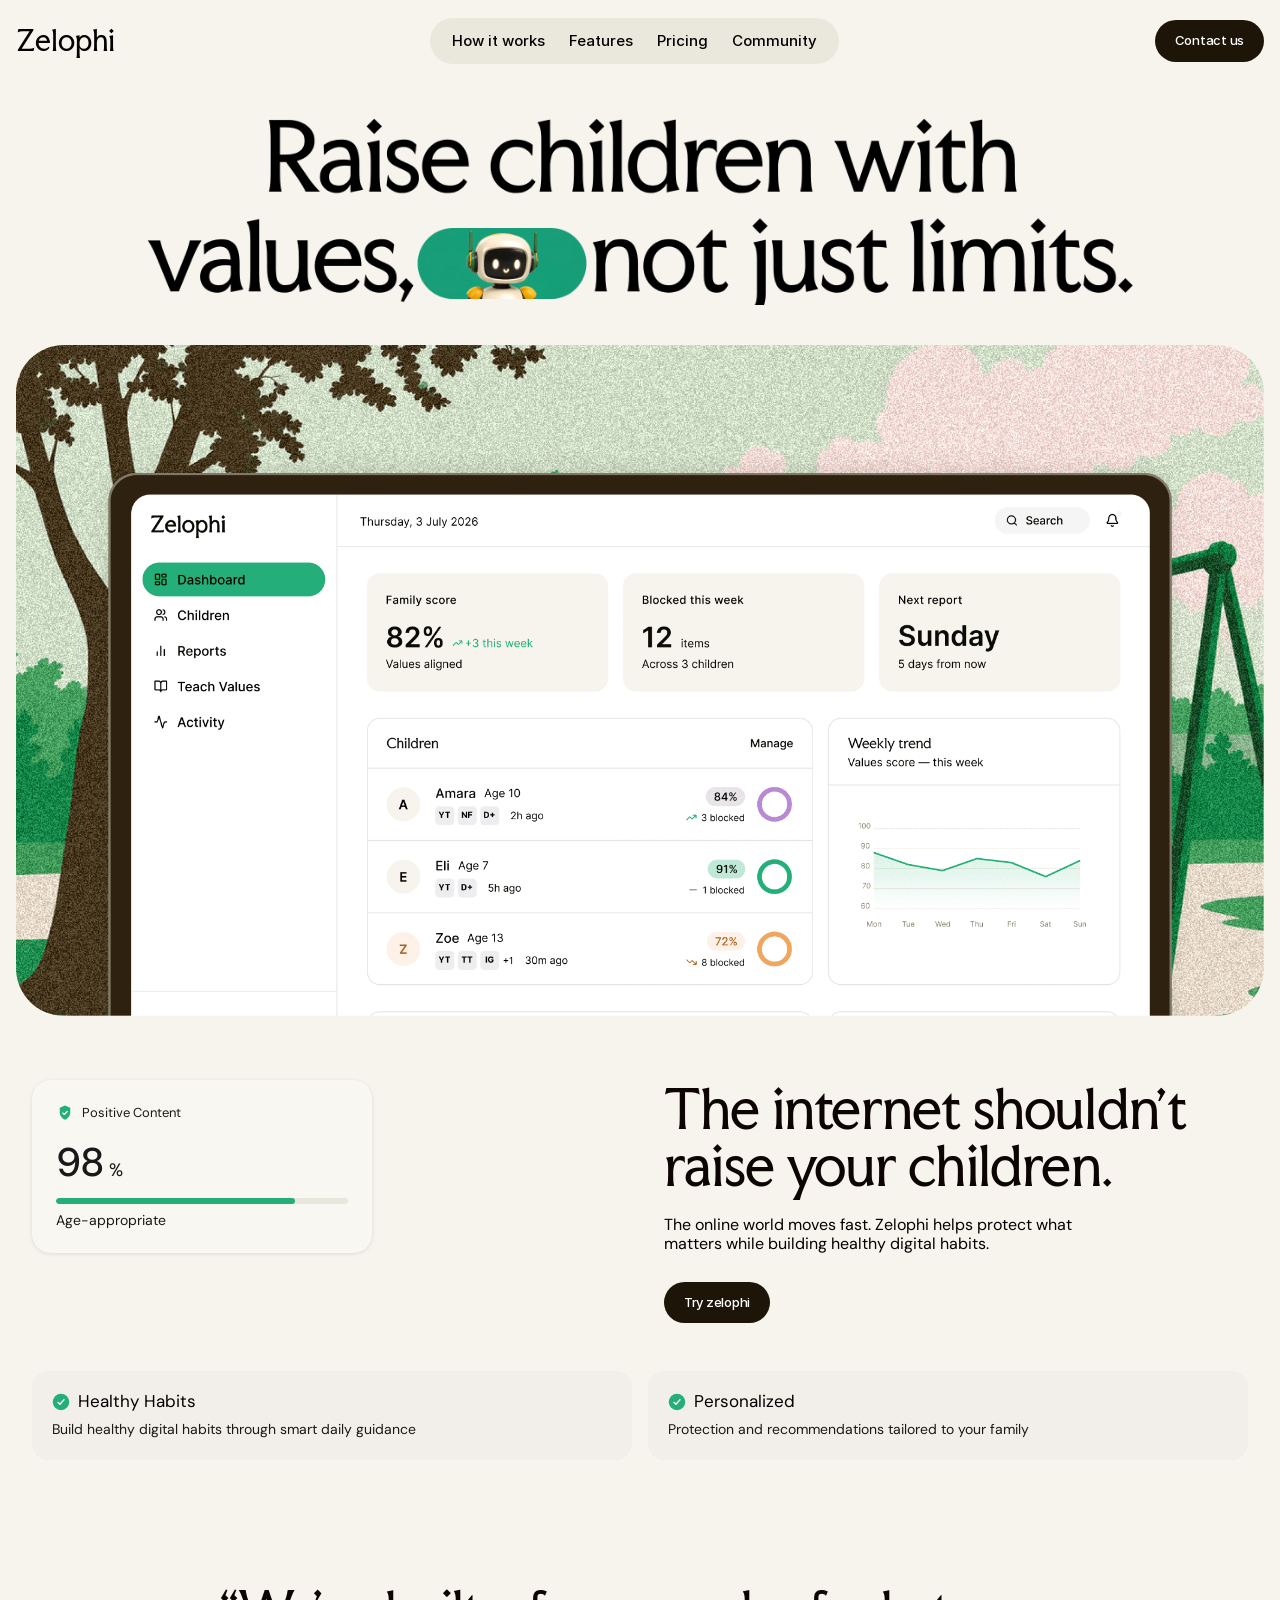
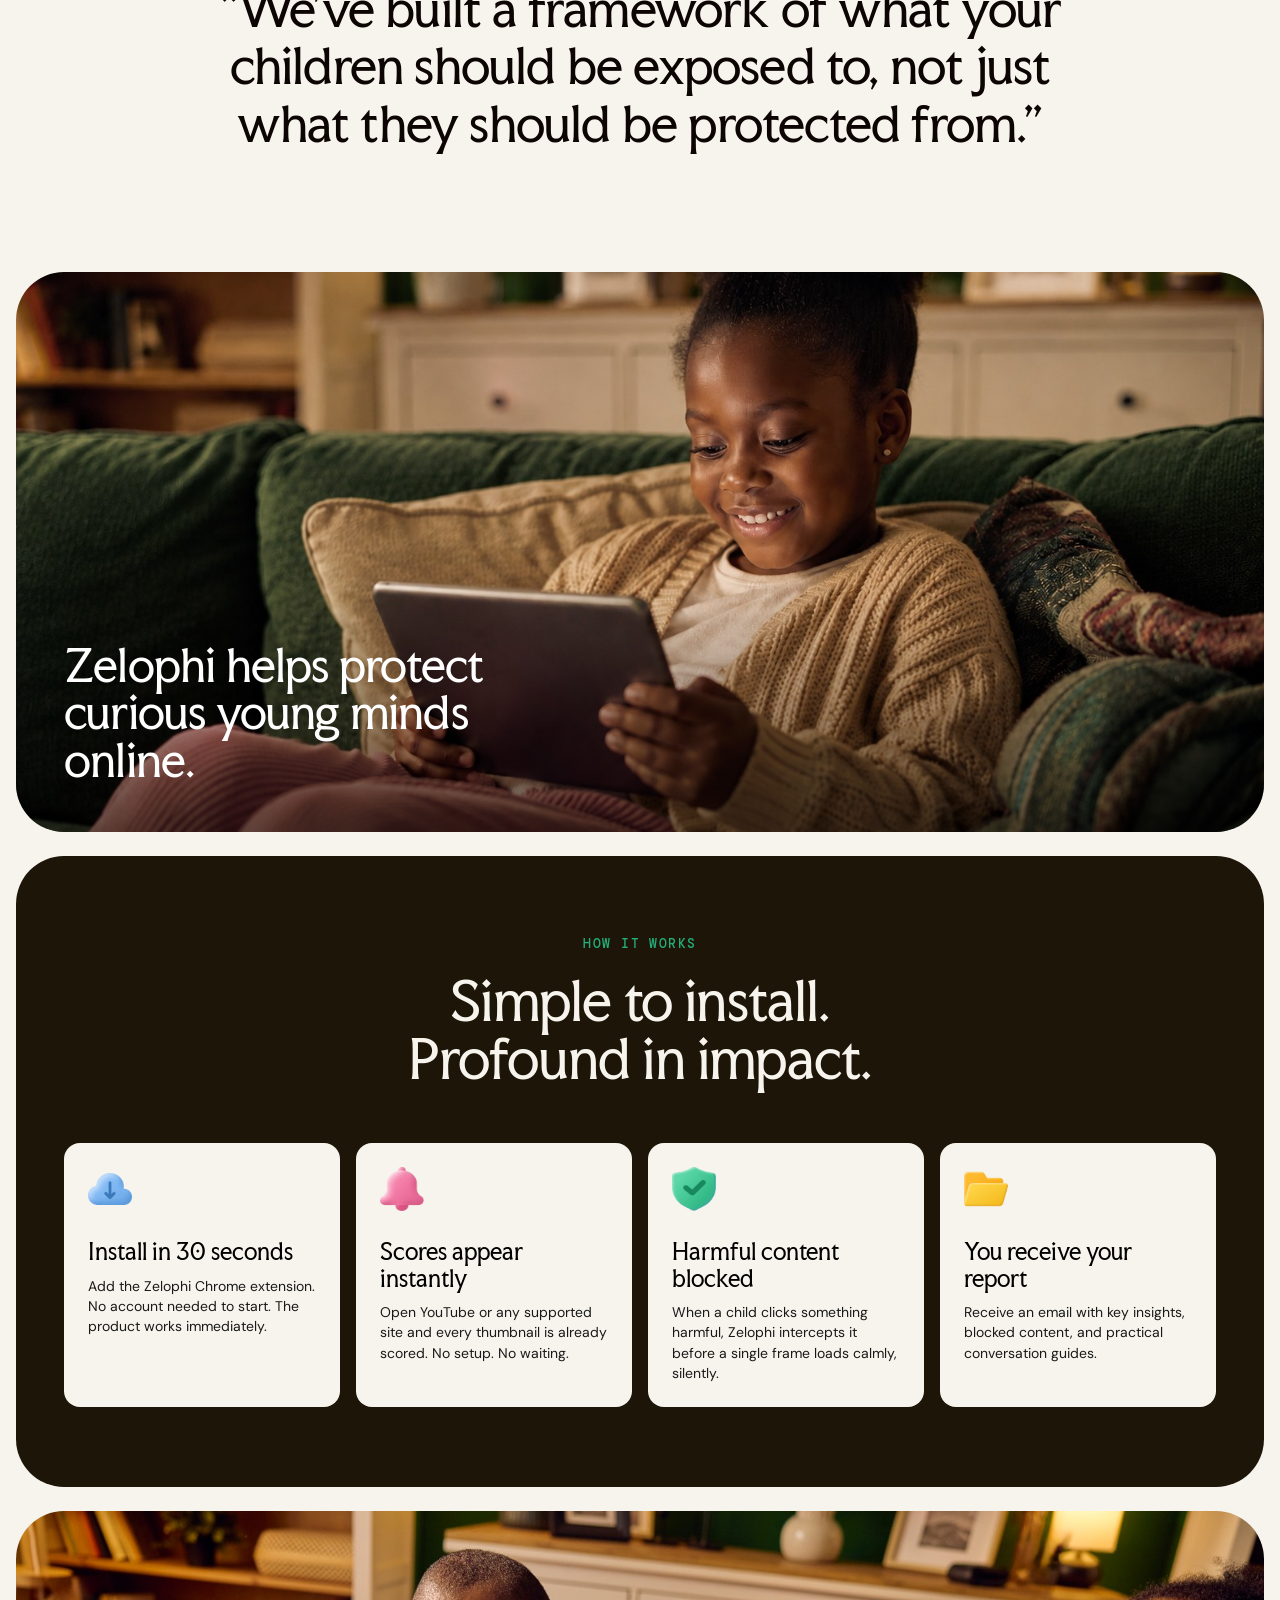
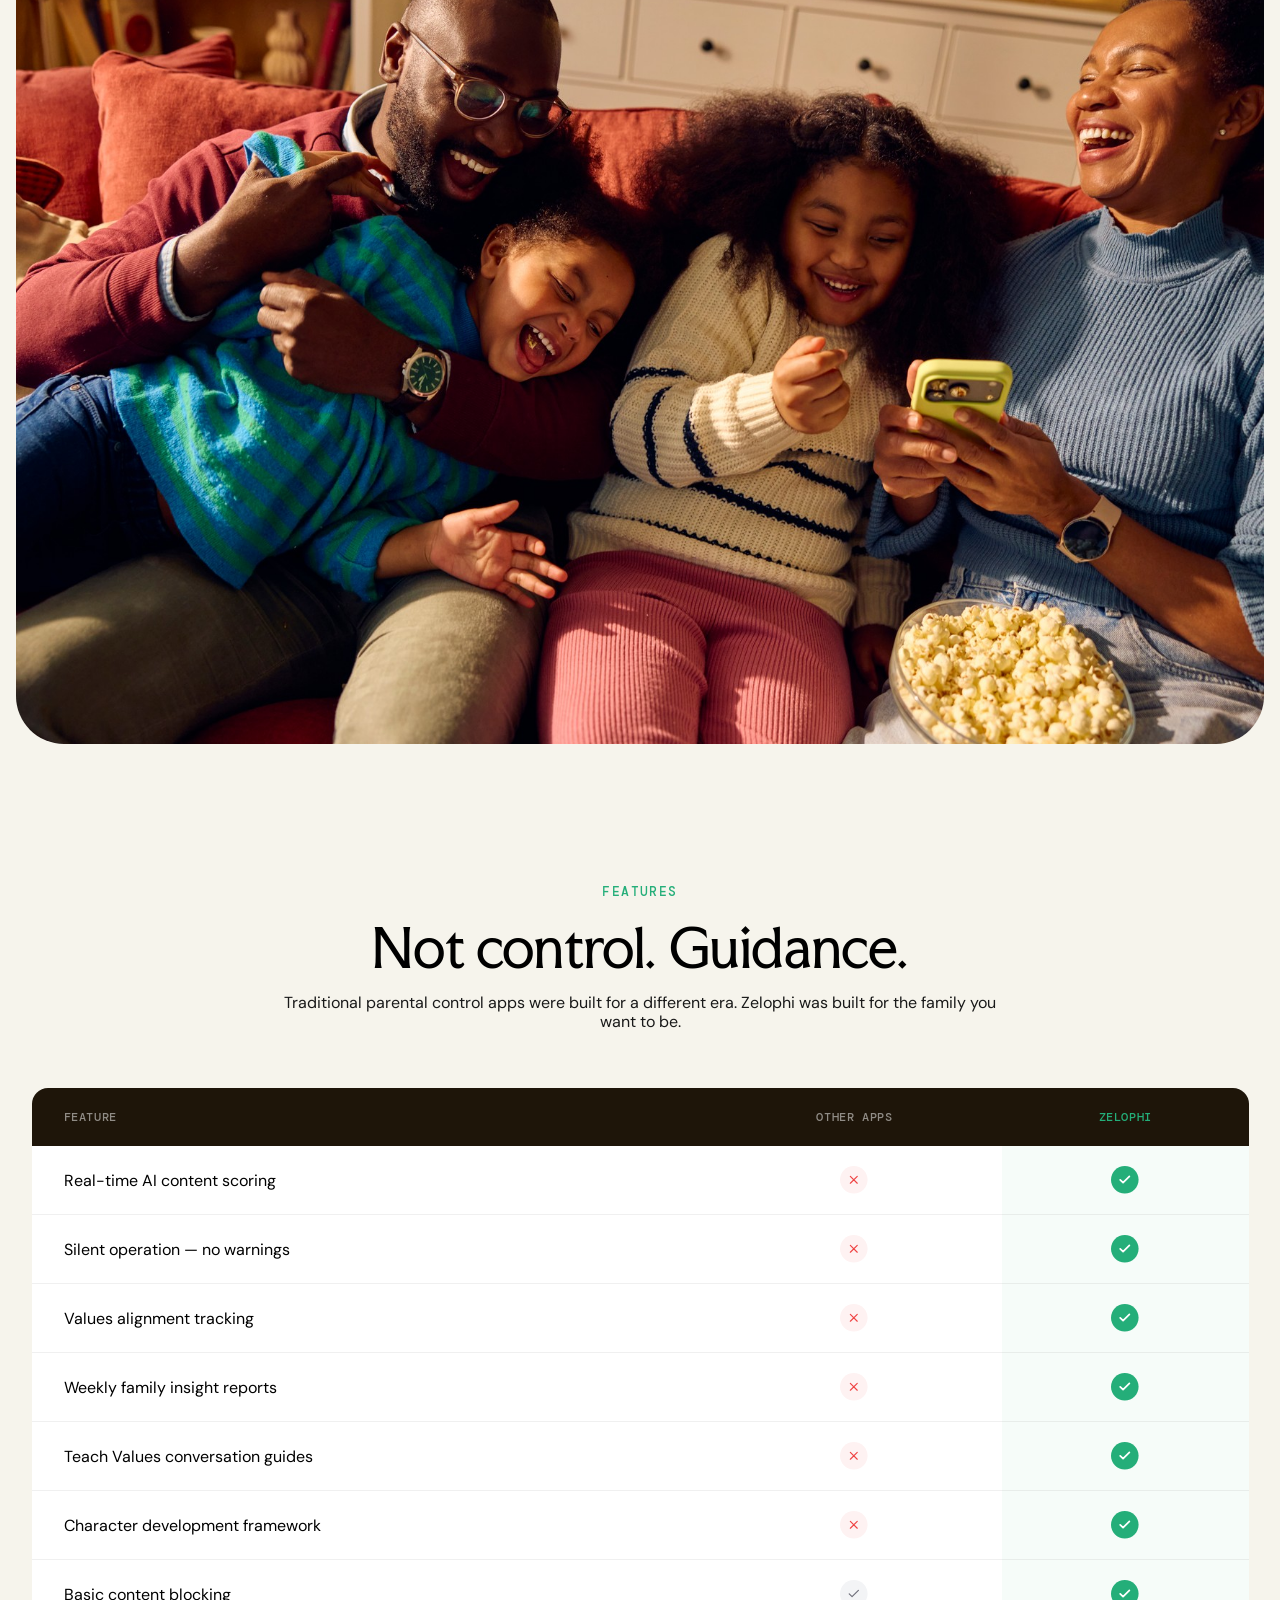
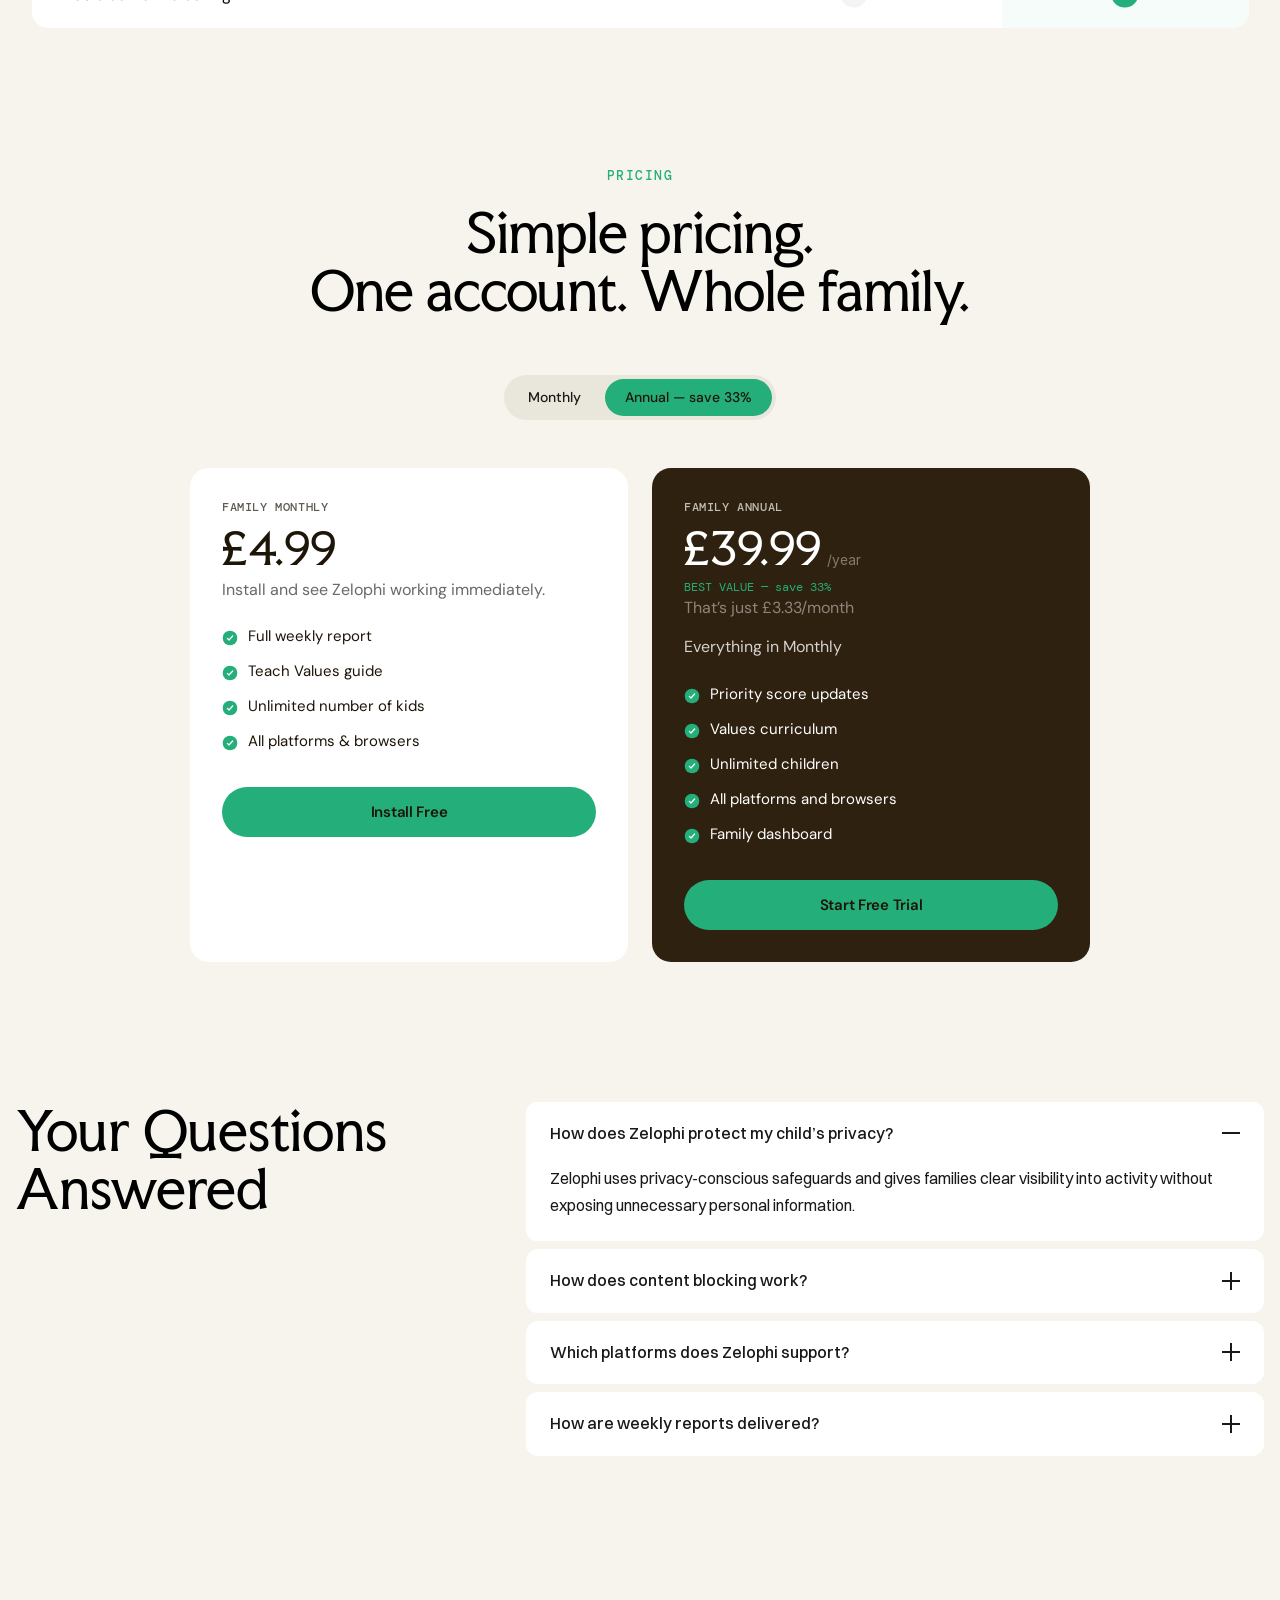
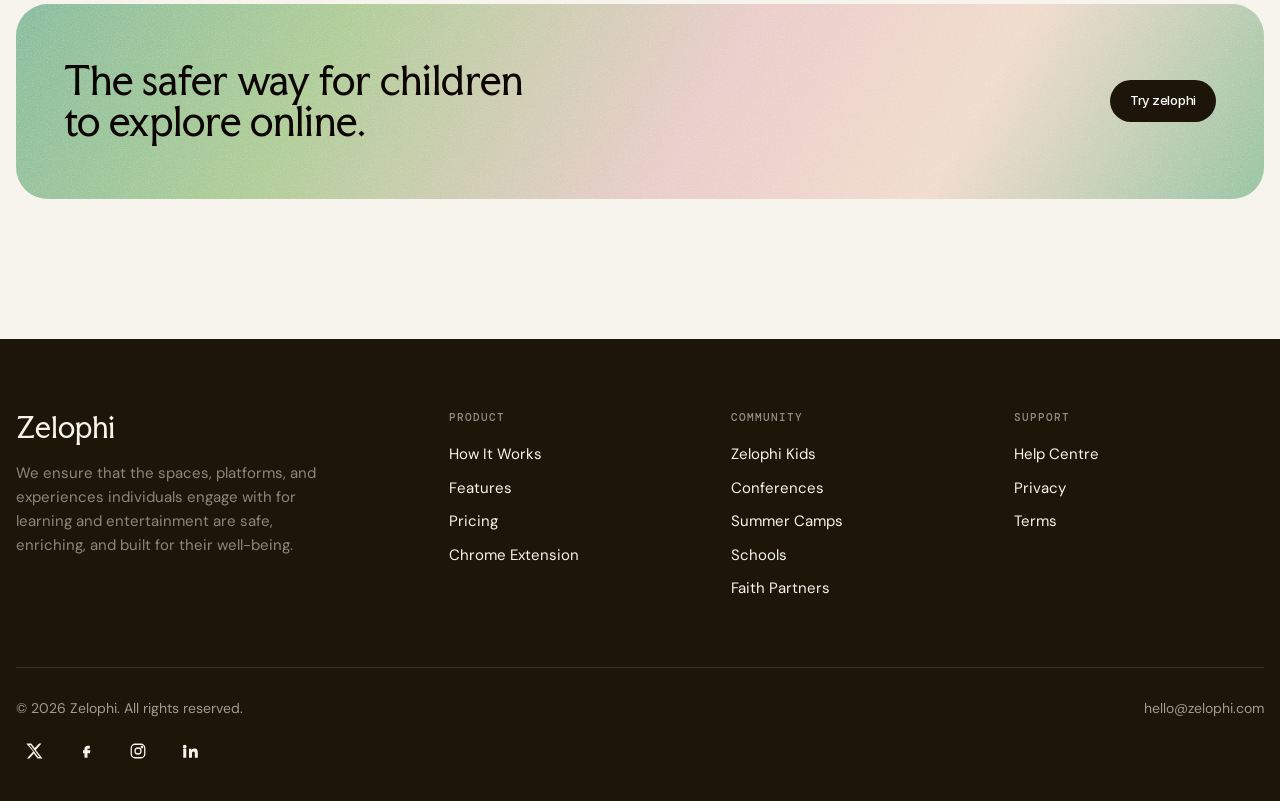
==== commit f75b4f95: "Add Community page (Zelophi Kids Connect / Zelophi Kids Arise) New /community route built from suppl" ====
--- a/index.html
+++ b/index.html
@@ -18,6 +18,7 @@
       <a href="#how-it-works">How it works</a>
       <a href="#FEATURES">Features</a>
       <a href="#Pricing">Pricing</a>
+      <a href="community.html">Community</a>
     </nav>
     <a href="contact.html" class="btn btn--dark header-cta">Contact us</a>
     <button class="hamburger" aria-label="Open menu" aria-expanded="false">
@@ -28,6 +29,7 @@
     <a href="#how-it-works">How it works</a>
     <a href="#FEATURES">Features</a>
     <a href="#Pricing">Pricing</a>
+    <a href="community.html">Community</a>
     <a href="contact.html" class="btn btn--green btn--block">Contact us&#8599;</a>
   </nav>
 </header>
@@ -282,6 +284,7 @@
     <div class="footer-col">
       <h4>Community</h4>
       <ul>
+        <li><a href="community.html">Zelophi Kids</a></li>
         <li><a href="#">Conferences</a></li>
         <li><a href="#">Summer Camps</a></li>
         <li><a href="#">Schools</a></li>
--- a/css/styles.css
+++ b/css/styles.css
@@ -31,6 +31,14 @@
   --error-icon: #EF4444;
   --neutral-bg: #F3F4F6;
   --neutral-icon: #6E6E7A;
+
+  /* Community age-group accents (Zelophi Kids) */
+  --ruby: #9C2B3A;
+  --ruby-bg: #FBEAEC;
+  --beryl: #3E8E86;
+  --beryl-bg: #E9F5F3;
+  --amber: #C77D1D;
+  --amber-bg: #FBF1DE;
 
   /* Type */
   --font-display: "Faculty Glyphic", "Faculty Glyphic Placeholder", serif;
@@ -771,6 +779,123 @@
 .contact-hero__photo img { width: 100%; height: 100%; object-fit: cover; }
 
 /* =========================================================
+   Community page
+   ========================================================= */
+.community-hero {
+  max-width: 860px;
+  margin: 0 auto;
+  padding: 48px 16px 0;
+  text-align: center;
+}
+.community-hero h1 {
+  font-family: var(--font-display);
+  font-weight: 400;
+  font-size: 44px;
+  line-height: 1.12;
+  letter-spacing: -0.6px;
+  color: var(--ink-warm-black);
+  margin: 0 0 24px;
+}
+.community-hero__lede {
+  font-size: 18px;
+  line-height: 1.5;
+  color: var(--ink-soft-black);
+  max-width: 560px;
+  margin: 0 auto 12px;
+}
+.community-hero__sub {
+  font-family: var(--font-mono);
+  font-size: 13px;
+  letter-spacing: 0.4px;
+  color: var(--neutral-icon);
+  margin: 0 0 32px;
+}
+
+.program-section { padding: 140px 16px 0; }
+.program-section--tight { padding-top: 96px; }
+
+.age-grid {
+  display: grid;
+  grid-template-columns: repeat(4, 1fr);
+  gap: 16px;
+  max-width: var(--container-max);
+  margin: 0 auto;
+}
+.age-card {
+  background: var(--cream-bg-soft);
+  border-radius: var(--radius-lg);
+  padding: 24px;
+  border-top: 4px solid var(--accent, var(--brand-green));
+}
+.age-card__age {
+  display: inline-block;
+  font-family: var(--font-mono);
+  font-size: 11px;
+  font-weight: 500;
+  letter-spacing: 0.6px;
+  text-transform: uppercase;
+  color: var(--accent, var(--brand-green));
+  background: var(--accent-bg, var(--mint-bg));
+  border-radius: var(--radius-pill);
+  padding: 4px 12px;
+  margin-bottom: 16px;
+}
+.age-card h3 {
+  font-family: var(--font-display);
+  font-weight: 400;
+  font-size: 24px;
+  color: var(--ink-black);
+  margin: 0 0 10px;
+}
+.age-card p { font-size: 14px; line-height: 1.5; color: var(--ink-soft-black); }
+.age-card--ruby   { --accent: var(--ruby);   --accent-bg: var(--ruby-bg); }
+.age-card--beryl  { --accent: var(--beryl);  --accent-bg: var(--beryl-bg); }
+.age-card--amber  { --accent: var(--amber);  --accent-bg: var(--amber-bg); }
+.age-card--emerald{ --accent: var(--brand-green); --accent-bg: var(--mint-bg); }
+
+.activity-row {
+  display: grid;
+  grid-template-columns: repeat(3, 1fr);
+  gap: 16px;
+  max-width: var(--container-max);
+  margin: 0 auto;
+}
+
+.inclusion-panel {
+  max-width: 760px;
+  margin: 0 auto;
+  text-align: center;
+}
+.inclusion-list {
+  display: inline-flex;
+  flex-direction: column;
+  align-items: flex-start;
+  gap: 4px;
+  margin: 32px auto;
+  text-align: left;
+}
+.inclusion-list li {
+  display: flex;
+  align-items: flex-start;
+  gap: 10px;
+  font-size: 16px;
+  color: var(--ink-black);
+  padding: 8px 0;
+}
+.inclusion-list li svg { flex-shrink: 0; margin-top: 3px; }
+.inclusion-note { font-size: 15px; color: var(--neutral-icon); margin-bottom: 40px; }
+.program-details {
+  font-family: var(--font-mono);
+  font-size: 13px;
+  letter-spacing: 0.4px;
+  color: var(--ink-soft-black);
+  margin-bottom: 24px;
+}
+.program-details strong { color: var(--ink-black); font-weight: 500; }
+
+.cta-band h2.cta-band__wide { max-width: 640px; }
+
+/* =========================================================
    Responsive
    ========================================================= */
 @media (max-width: 1199px) {
@@ -779,6 +904,8 @@
   }
   .quote p { font-size: 38px; }
   .how-grid { grid-template-columns: repeat(2, 1fr); }
+  .community-hero h1 { font-size: 36px; }
+  .age-grid { grid-template-columns: repeat(2, 1fr); }
 }
 
 @media (max-width: 990px) {
@@ -790,6 +917,7 @@
   .contact-hero__photo { order: -1; height: 320px; }
   .cta-band { margin: 100px auto; }
   .cta-band__inner { flex-direction: column; align-items: flex-start; text-align: left; }
+  .activity-row { grid-template-columns: 1fr 1fr; }
 }
 
 @media (max-width: 767px) {
@@ -816,4 +944,12 @@
   .footer-top { grid-template-columns: 1fr; gap: 40px; }
   .cta-band__inner { padding: 40px 28px; }
   .photo-overlay__frame { min-height: 420px; }
-}
+
+  .community-hero { padding-top: 32px; }
+  .community-hero h1 { font-size: 30px; }
+  .community-hero__lede { font-size: 16px; }
+  .program-section { padding-top: 80px; }
+  .program-section--tight { padding-top: 56px; }
+  .age-grid { grid-template-columns: 1fr; }
+  .activity-row { grid-template-columns: 1fr; }
+}
